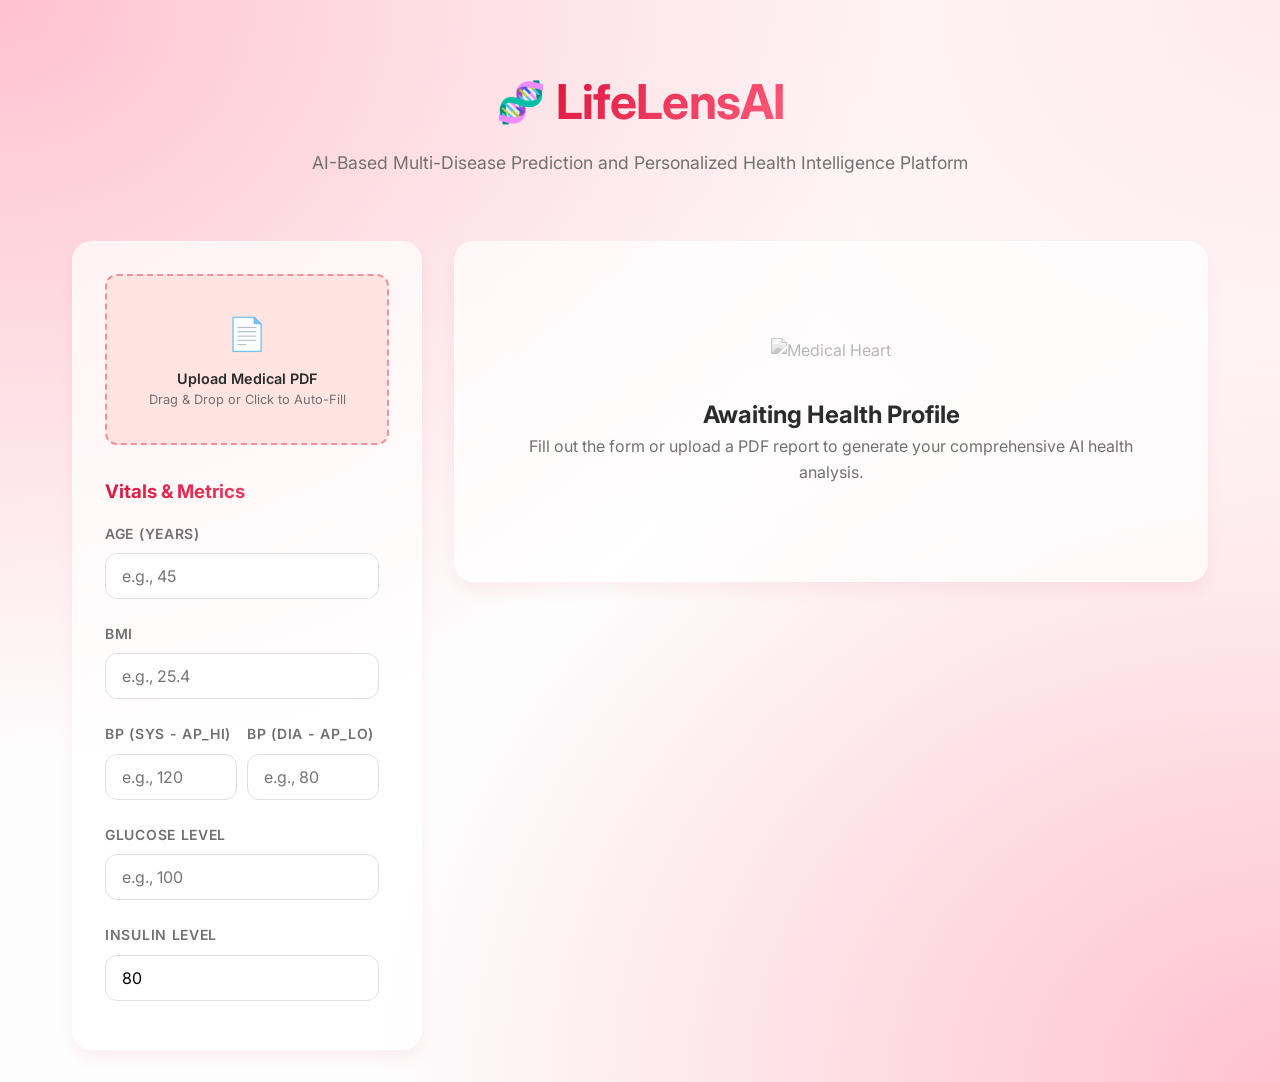
==== frontend/index.html @ d4c13d3a "Initial project commit" ====
<!DOCTYPE html>
<html lang="en">
<head>
  <meta charset="UTF-8">
  <meta name="viewport" content="width=device-width, initial-scale=1.0">
  <title>LifeLensAI - Multi-Disease Prediction</title>
  <link href="https://fonts.googleapis.com/css2?family=Inter:wght@400;600;700&display=swap" rel="stylesheet">
  <link rel="stylesheet" href="css/index.css">
  <link rel="stylesheet" href="css/dashboard.css">
</head>
<body>

  <div class="container animate-fade-in">
    <header>
      <div class="logo-container">
        <span class="logo-icon">🧬</span>
        <h1 class="title-primary text-gradient">LifeLensAI</h1>
      </div>
      <p class="subtitle">AI-Based Multi-Disease Prediction and Personalized Health Intelligence Platform</p>
    </header>

    <main class="dashboard-grid">
      <!-- Input Sidebar -->
      <aside class="input-sidebar glass-card">
        
        <div class="upload-zone" id="drop-zone">
          <div class="upload-icon">📄</div>
          <div class="upload-text">Upload Medical PDF</div>
          <div class="upload-sub">Drag & Drop or Click to Auto-Fill</div>
          <input type="file" id="pdf-upload" accept="application/pdf" class="hidden">
        </div>

        <form id="health-form" class="form-section">
          <!-- Shared / Vital Metrics -->
          <h3 class="mb-4 text-gradient">Vitals & Metrics</h3>
          
          <div class="input-group">
            <label class="input-label">Age (Years)</label>
            <input type="number" id="age" required class="input-field" placeholder="e.g., 45">
          </div>
          
          <div class="input-group">
            <label class="input-label">BMI</label>
            <input type="number" step="0.1" id="bmi" required class="input-field" placeholder="e.g., 25.4">
          </div>

          <div class="input-group flex justify-between" style="gap: 10px;">
            <div style="flex:1;">
              <label class="input-label">BP (Sys - ap_hi)</label>
              <input type="number" id="ap_hi" required class="input-field" placeholder="e.g., 120">
            </div>
            <div style="flex:1;">
              <label class="input-label">BP (Dia - ap_lo)</label>
              <input type="number" id="ap_lo" required class="input-field" placeholder="e.g., 80">
            </div>
          </div>

          <div class="input-group">
            <label class="input-label">Glucose Level</label>
            <input type="number" step="0.1" id="glucose" required class="input-field" placeholder="e.g., 100">
          </div>

          <div class="input-group">
            <label class="input-label">Insulin Level</label>
            <input type="number" step="0.1" id="insulin" required class="input-field" placeholder="e.g., 80" value="80">
          </div>

          <div class="input-group">
            <label class="input-label">Cholesterol</label>
            <input type="number" id="cholesterol" required class="input-field" placeholder="1: Normal, 2: Above Normal, 3: Well Above" value="1">
          </div>
          
          <div class="input-group">
            <label class="input-label">Resting Heart Rate (Thalach)</label>
            <input type="number" id="thalach" required class="input-field" placeholder="e.g., 150" value="150">
          </div>
          
          <!-- Remaining specifically forced to default to avoid overwhelming user input if not present -->
          <input type="hidden" id="cp" value="1">
          <input type="hidden" id="oldpeak" value="1.0">
          <input type="hidden" id="exang" value="0">

          <button type="submit" class="btn btn-primary" style="width: 100%;">
            Analyze Health Profile
          </button>
        </form>

        <div id="sidebar-loader" class="loader-overlay hidden">
          <div class="spinner"></div>
          <p class="mt-4" style="color:var(--primary-crimson); font-weight:600;">Processing Data...</p>
        </div>

      </aside>

      <!-- Results Area -->
      <section class="results-area glass-card" id="results-container">
        
        <div class="placeholder-state" id="empty-state">
          <img src="https://cdn-icons-png.flaticon.com/512/2815/2815428.png" alt="Medical Heart" class="placeholder-img">
          <h2>Awaiting Health Profile</h2>
          <p>Fill out the form or upload a PDF report to generate your comprehensive AI health analysis.</p>
        </div>

        <div id="full-dashboard" class="hidden">
          
          <!-- Combined Alerts -->
          <div id="combined-alerts-container" class="mb-8"></div>

          <!-- Predictions Overview -->
          <h3 class="mb-4 text-gradient">AI Prediction Summary</h3>
          <div class="summary-cards-container mb-8" id="predictions-grid">
            <!-- Rendered via JS -->
          </div>

          <!-- Value Analysis -->
          <h3 class="mb-4 text-gradient">Metrics Analysis</h3>
          <div class="value-grid mb-8" id="value-grid">
            <!-- Rendered via JS -->
          </div>

          <!-- Insights -->
          <h3 class="mb-4 text-gradient">Contextual Insights</h3>
          <div class="glass-card mb-8" style="background: rgba(255,228,225,0.3)">
            <ul class="rec-list" id="insights-list">
              <!-- JS -->
            </ul>
          </div>

          <!-- Recommendations -->
          <h3 class="mb-4 text-gradient">Personalized Recommendations</h3>
          <div class="rec-grid" id="recommendations-grid">
            
            <div class="rec-section glass-card" style="padding:1.5rem">
              <h4 class="rec-title">🥗 Diet Plan</h4>
              <ul class="rec-list" id="rec-diet"></ul>
            </div>

            <div class="rec-section glass-card" style="padding:1.5rem">
              <h4 class="rec-title">🏃 Exercise Plan</h4>
              <ul class="rec-list" id="rec-exercise"></ul>
            </div>

            <div class="rec-section glass-card" style="padding:1.5rem">
              <h4 class="rec-title">💊 Medicine Guidance</h4>
              <ul class="rec-list" id="rec-med"></ul>
            </div>

            <div class="rec-section glass-card" style="padding:1.5rem">
              <h4 class="rec-title">🛡️ Preventive Measures</h4>
              <ul class="rec-list" id="rec-prev"></ul>
            </div>

            <div class="rec-section glass-card" style="padding:1.5rem; grid-column: span 2;">
              <h4 class="rec-title">☀️ Vitamins & Supplements</h4>
              <ul class="rec-list" id="rec-vitamins"></ul>
            </div>

          </div>

        </div>

      </section>

    </main>
  </div>

  <script src="js/api.js"></script>
  <script src="js/dashboard.js"></script>
  <script src="js/app.js"></script>
</body>
</html>
---- frontend/css/index.css ----
:root {
  --primary-crimson: #DC143C;
  --primary-pink: #FFC0CB;
  --secondary-pink: #FFE4E1;
  --surface-white: #FFFFFF;
  --text-dark: #2B2B2B;
  --text-light: #717171;
  --bg-color: #FDFDFD;
  --success: #2E7D32;
  --warning: #F57C00;
  --error: #C62828;
  
  --shadow-sm: 0 4px 6px rgba(0,0,0,0.04);
  --shadow-md: 0 10px 15px rgba(220, 20, 60, 0.05);
  --shadow-lg: 0 20px 25px rgba(220, 20, 60, 0.1);
  --radius-md: 12px;
  --radius-lg: 20px;
  
  --glass-bg: rgba(255, 255, 255, 0.7);
  --glass-border: 1px solid rgba(255, 255, 255, 0.5);
  --transition-smooth: all 0.3s cubic-bezier(0.4, 0, 0.2, 1);
}

* {
  margin: 0;
  padding: 0;
  box-sizing: border-box;
}

body {
  font-family: 'Inter', 'Segoe UI', Roboto, Helvetica, Arial, sans-serif;
  background-color: var(--bg-color);
  background-image: 
    radial-gradient(at 0% 0%, hsla(350,100%,88%,1) 0, transparent 50%), 
    radial-gradient(at 100% 0%, hsla(350,100%,96%,1) 0, transparent 50%),
    radial-gradient(at 100% 100%, hsla(350,100%,88%,1) 0, transparent 50%);
  color: var(--text-dark);
  line-height: 1.6;
  min-height: 100vh;
  overflow-x: hidden;
}

h1, h2, h3, h4, h5, h6 {
  font-weight: 700;
  color: var(--text-dark);
}

.text-gradient {
  background: linear-gradient(135deg, var(--primary-crimson), #ff5e7e);
  -webkit-background-clip: text;
  -webkit-text-fill-color: transparent;
}

/* Glassmorphism Classes */
.glass-card {
  background: var(--glass-bg);
  backdrop-filter: blur(12px);
  -webkit-backdrop-filter: blur(12px);
  border: var(--glass-border);
  border-radius: var(--radius-lg);
  box-shadow: var(--shadow-md);
  padding: 2rem;
  transition: var(--transition-smooth);
}

.glass-card:hover {
  box-shadow: var(--shadow-lg);
  transform: translateY(-2px);
}

/* Form Elements */
.input-group {
  margin-bottom: 1.5rem;
}

.input-label {
  display: block;
  font-size: 0.875rem;
  font-weight: 600;
  margin-bottom: 0.5rem;
  color: var(--text-light);
  text-transform: uppercase;
  letter-spacing: 0.05em;
}

.input-field {
  width: 100%;
  padding: 0.75rem 1rem;
  border: 1px solid #E0E0E0;
  border-radius: var(--radius-md);
  font-size: 1rem;
  background: rgba(255,255,255,0.9);
  transition: var(--transition-smooth);
  font-family: inherit;
}

.input-field:focus {
  outline: none;
  border-color: var(--primary-pink);
  box-shadow: 0 0 0 4px rgba(255, 192, 203, 0.3);
}

.btn {
  display: inline-flex;
  align-items: center;
  justify-content: center;
  padding: 0.75rem 1.5rem;
  border-radius: var(--radius-md);
  font-weight: 600;
  font-size: 1rem;
  cursor: pointer;
  transition: var(--transition-smooth);
  border: none;
  font-family: inherit;
}

.btn-primary {
  background: linear-gradient(135deg, var(--primary-crimson), #E63946);
  color: white;
  box-shadow: 0 4px 10px rgba(220, 20, 60, 0.3);
}

.btn-primary:hover {
  transform: translateY(-2px);
  box-shadow: 0 6px 15px rgba(220, 20, 60, 0.4);
}

.btn-outline {
  background: transparent;
  color: var(--primary-crimson);
  border: 2px solid var(--primary-crimson);
}

.btn-outline:hover {
  background: var(--secondary-pink);
}

/* Animations */
@keyframes fadeIn {
  from { opacity: 0; transform: translateY(10px); }
  to { opacity: 1; transform: translateY(0); }
}

.animate-fade-in {
  animation: fadeIn 0.5s ease-out forwards;
}

/* Utilities */
.hidden { display: none !important; }
.flex { display: flex; }
.items-center { align-items: center; }
.justify-between { justify-content: space-between; }
.text-center { text-align: center; }
.mt-2 { margin-top: 0.5rem; }
.mt-4 { margin-top: 1rem; }
.mb-2 { margin-bottom: 0.5rem; }
.mb-4 { margin-bottom: 1rem; }
.mb-8 { margin-bottom: 2rem; }
---- frontend/css/dashboard.css ----
/* Layout */
.container {
  max-width: 1200px;
  margin: 0 auto;
  padding: 2rem;
}

header {
  text-align: center;
  padding: 2rem 0;
  margin-bottom: 2rem;
}

.logo-container {
  display: inline-flex;
  align-items: center;
  gap: 10px;
}

.logo-icon {
  font-size: 2.5rem;
  color: var(--primary-crimson);
}

.title-primary {
  font-size: 3rem;
  letter-spacing: -0.02em;
}

.subtitle {
  font-size: 1.1rem;
  color: var(--text-light);
  margin-top: 0.5rem;
}

/* Base Grid */
.dashboard-grid {
  display: grid;
  grid-template-columns: 350px 1fr;
  gap: 2rem;
  align-items: start;
}

/* Sidebar / Input Form */
.input-sidebar {
  position: sticky;
  top: 2rem;
}

.upload-zone {
  border: 2px dashed rgba(220, 20, 60, 0.4);
  border-radius: var(--radius-md);
  padding: 2rem 1rem;
  text-align: center;
  cursor: pointer;
  transition: var(--transition-smooth);
  background: var(--secondary-pink);
  margin-bottom: 2rem;
}

.upload-zone:hover, .upload-zone.dragover {
  background: rgba(220, 20, 60, 0.05);
  border-color: var(--primary-crimson);
  transform: scale(1.02);
}

.upload-icon {
  font-size: 2rem;
  color: var(--primary-crimson);
  margin-bottom: 0.5rem;
}

.upload-text {
  font-weight: 600;
  font-size: 0.9rem;
  color: var(--text-dark);
}

.upload-sub {
  font-size: 0.8rem;
  color: var(--text-light);
}

.form-section {
  max-height: 60vh;
  overflow-y: auto;
  padding-right: 10px;
}

/* Scrollbar customization */
.form-section::-webkit-scrollbar {
  width: 6px;
}
.form-section::-webkit-scrollbar-track {
  background: transparent;
}
.form-section::-webkit-scrollbar-thumb {
  background: var(--primary-pink);
  border-radius: 10px;
}

/* Results Content */
.results-area {
  display: flex;
  flex-direction: column;
  gap: 2rem;
}

.placeholder-state {
  text-align: center;
  padding: 4rem 2rem;
  color: var(--text-light);
}

.placeholder-img {
  width: 250px;
  opacity: 0.5;
  margin-bottom: 2rem;
  filter: grayscale(100%);
}

/* Summary Cards */
.summary-cards-container {
  display: grid;
  grid-template-columns: repeat(auto-fit, minmax(200px, 1fr));
  gap: 1.5rem;
}

.prediction-card {
  text-align: center;
  border-top: 4px solid var(--primary-crimson);
  display: flex;
  flex-direction: column;
  justify-content: center;
  align-items: center;
  padding: 1.5rem !important;
}

.prediction-card.safe {
  border-top-color: var(--success);
}
.prediction-card.warning {
  border-top-color: var(--warning);
}
.prediction-card.danger {
  border-top-color: var(--error);
  animation: pulse-border 2s infinite;
}

.disease-title {
  font-size: 1.1rem;
  font-weight: 600;
  color: var(--text-dark);
  margin-bottom: 1rem;
}

.prob-circle {
  width: 80px;
  height: 80px;
  border-radius: 50%;
  display: flex;
  align-items: center;
  justify-content: center;
  font-size: 1.5rem;
  font-weight: 700;
  color: white;
  margin-bottom: 1rem;
  box-shadow: inset 0 2px 4px rgba(0,0,0,0.2);
}

.safe .prob-circle { background: var(--success); }
.warning .prob-circle { background: var(--warning); }
.danger .prob-circle { background: var(--error); }

.risk-level {
  font-size: 0.9rem;
  font-weight: 600;
  text-transform: uppercase;
  letter-spacing: 1px;
}
.safe .risk-level { color: var(--success); }
.warning .risk-level { color: var(--warning); }
.danger .risk-level { color: var(--error); }

/* Value Analysis */
.value-grid {
  display: grid;
  grid-template-columns: repeat(auto-fill, minmax(150px, 1fr));
  gap: 1rem;
}

.value-box {
  background: var(--surface-white);
  padding: 1rem;
  border-radius: var(--radius-md);
  border: 1px solid #E0E0E0;
  display: flex;
  flex-direction: column;
  align-items: center;
  justify-content: center;
  text-align: center;
}

.value-box.alert {
  border-color: var(--primary-pink);
  background: var(--secondary-pink);
}

.v-name {
  font-size: 0.8rem;
  color: var(--text-light);
  text-transform: uppercase;
}

.v-val {
  font-size: 1.5rem;
  font-weight: 700;
  margin: 0.2rem 0;
}

.v-stat {
  font-size: 0.85rem;
  font-weight: 600;
}
.v-stat.warn { color: var(--error); }
.v-stat.ok { color: var(--success); }

/* Recommendations */
.rec-grid {
  display: grid;
  grid-template-columns: 1fr 1fr;
  gap: 1.5rem;
}

.rec-section {
  display: flex;
  flex-direction: column;
  gap: 0.5rem;
}

.rec-title {
  font-size: 1.2rem;
  display: flex;
  align-items: center;
  gap: 8px;
  color: var(--primary-crimson);
  border-bottom: 2px solid var(--secondary-pink);
  padding-bottom: 0.5rem;
}

.rec-list {
  list-style: none;
}
.rec-list li {
  position: relative;
  padding-left: 1.5rem;
  margin-bottom: 0.5rem;
  font-size: 0.95rem;
}
.rec-list li::before {
  content: '▸';
  position: absolute;
  left: 0;
  color: var(--primary-pink);
  font-weight: bold;
}

/* Combined Warning */
.combined-alert {
  background: linear-gradient(135deg, #c0392b, #e74c3c);
  color: white;
  padding: 1.5rem;
  border-radius: var(--radius-md);
  display: flex;
  align-items: center;
  gap: 1rem;
  box-shadow: 0 4px 15px rgba(231, 76, 60, 0.4);
}

.combined-icon {
  font-size: 2.5rem;
}

/* Animations */
@keyframes pulse-border {
  0% { box-shadow: 0 0 0 0 rgba(198, 40, 40, 0.4); }
  70% { box-shadow: 0 0 0 10px rgba(198, 40, 40, 0); }
  100% { box-shadow: 0 0 0 0 rgba(198, 40, 40, 0); }
}

/* Loader */
.loader-overlay {
  position: absolute;
  top: 0; left: 0; right: 0; bottom: 0;
  background: rgba(255,255,255,0.8);
  backdrop-filter: blur(4px);
  z-index: 100;
  display: flex;
  flex-direction: column;
  align-items: center;
  justify-content: center;
  border-radius: inherit;
}

.spinner {
  width: 50px;
  height: 50px;
  border: 4px solid var(--secondary-pink);
  border-top-color: var(--primary-crimson);
  border-radius: 50%;
  animation: spin 1s linear infinite;
}

@keyframes spin { 100% { transform: rotate(360deg); } }

/* Responsive */
@media (max-width: 900px) {
  .dashboard-grid {
    grid-template-columns: 1fr;
  }
  .input-sidebar {
    position: static;
  }
  .rec-grid {
    grid-template-columns: 1fr;
  }
}
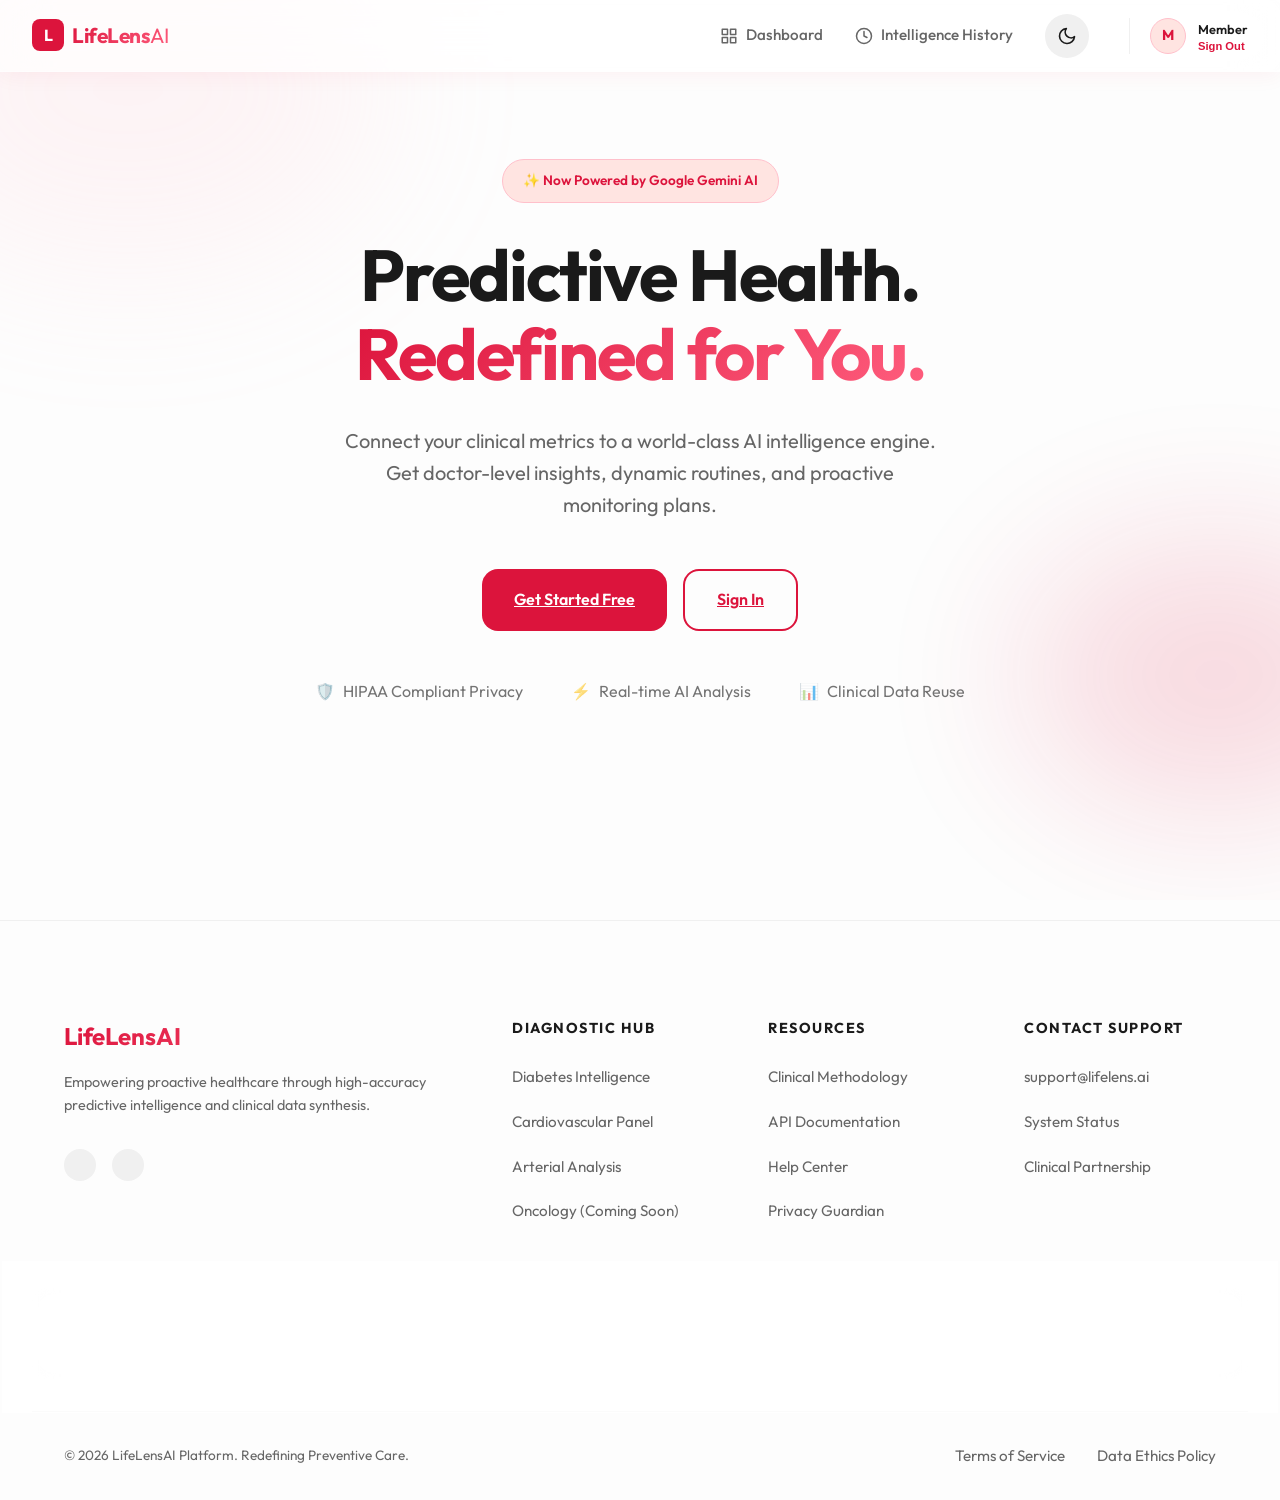
==== commit 3cf62d53: "Added README and gitignore + cleaned project" ====
--- a/frontend/index.html
+++ b/frontend/index.html
@@ -3,169 +3,39 @@
 <head>
   <meta charset="UTF-8">
   <meta name="viewport" content="width=device-width, initial-scale=1.0">
-  <title>LifeLensAI - Multi-Disease Prediction</title>
-  <link href="https://fonts.googleapis.com/css2?family=Inter:wght@400;600;700&display=swap" rel="stylesheet">
+  <title>LifeLensAI - Healthcare Intelligence Platform</title>
   <link rel="stylesheet" href="css/index.css">
-  <link rel="stylesheet" href="css/dashboard.css">
+  <style>
+    .hero-section { min-height: 80vh; display: flex; flex-direction: column; align-items: center; justify-content: center; text-align: center; }
+    .hero-title { font-size: 4.5rem; line-height: 1.1; margin-bottom: 2rem; letter-spacing: -2px; }
+    .hero-subtitle { max-width: 600px; margin-bottom: 3rem; font-size: 1.25rem; }
+  </style>
 </head>
 <body>
 
-  <div class="container animate-fade-in">
-    <header>
-      <div class="logo-container">
-        <span class="logo-icon">🧬</span>
-        <h1 class="title-primary text-gradient">LifeLensAI</h1>
+  <header class="main-header"></header>
+
+  <main class="container">
+    <div class="hero-section animate-slide-up">
+      <div style="padding: 10px 20px; background: var(--secondary-pink); border-radius: 100px; color: var(--primary-crimson); font-weight: 600; font-size: 0.85rem; margin-bottom: 2rem; border: 1px solid var(--primary-pink);">
+        ✨ Now Powered by Google Gemini AI
       </div>
-      <p class="subtitle">AI-Based Multi-Disease Prediction and Personalized Health Intelligence Platform</p>
-    </header>
+      <h1 class="hero-title">Predictive Health.<br><span class="text-gradient">Redefined for You.</span></h1>
+      <p class="hero-subtitle subtitle">Connect your clinical metrics to a world-class AI intelligence engine. Get doctor-level insights, dynamic routines, and proactive monitoring plans.</p>
+      
+      <div class="flex gap-4">
+        <a href="register.html" class="btn btn-primary" style="padding: 1rem 2rem;">Get Started Free</a>
+        <a href="login.html" class="btn btn-outline" style="padding: 1rem 2rem;">Sign In</a>
+      </div>
 
-    <main class="dashboard-grid">
-      <!-- Input Sidebar -->
-      <aside class="input-sidebar glass-card">
-        
-        <div class="upload-zone" id="drop-zone">
-          <div class="upload-icon">📄</div>
-          <div class="upload-text">Upload Medical PDF</div>
-          <div class="upload-sub">Drag & Drop or Click to Auto-Fill</div>
-          <input type="file" id="pdf-upload" accept="application/pdf" class="hidden">
-        </div>
+      <div class="flex gap-12 mt-12" style="opacity: 0.6;">
+        <div class="flex items-center gap-2"><span>🛡️</span> HIPAA Compliant Privacy</div>
+        <div class="flex items-center gap-2"><span>⚡</span> Real-time AI Analysis</div>
+        <div class="flex items-center gap-2"><span>📊</span> Clinical Data Reuse</div>
+      </div>
+    </div>
+  </main>
 
-        <form id="health-form" class="form-section">
-          <!-- Shared / Vital Metrics -->
-          <h3 class="mb-4 text-gradient">Vitals & Metrics</h3>
-          
-          <div class="input-group">
-            <label class="input-label">Age (Years)</label>
-            <input type="number" id="age" required class="input-field" placeholder="e.g., 45">
-          </div>
-          
-          <div class="input-group">
-            <label class="input-label">BMI</label>
-            <input type="number" step="0.1" id="bmi" required class="input-field" placeholder="e.g., 25.4">
-          </div>
-
-          <div class="input-group flex justify-between" style="gap: 10px;">
-            <div style="flex:1;">
-              <label class="input-label">BP (Sys - ap_hi)</label>
-              <input type="number" id="ap_hi" required class="input-field" placeholder="e.g., 120">
-            </div>
-            <div style="flex:1;">
-              <label class="input-label">BP (Dia - ap_lo)</label>
-              <input type="number" id="ap_lo" required class="input-field" placeholder="e.g., 80">
-            </div>
-          </div>
-
-          <div class="input-group">
-            <label class="input-label">Glucose Level</label>
-            <input type="number" step="0.1" id="glucose" required class="input-field" placeholder="e.g., 100">
-          </div>
-
-          <div class="input-group">
-            <label class="input-label">Insulin Level</label>
-            <input type="number" step="0.1" id="insulin" required class="input-field" placeholder="e.g., 80" value="80">
-          </div>
-
-          <div class="input-group">
-            <label class="input-label">Cholesterol</label>
-            <input type="number" id="cholesterol" required class="input-field" placeholder="1: Normal, 2: Above Normal, 3: Well Above" value="1">
-          </div>
-          
-          <div class="input-group">
-            <label class="input-label">Resting Heart Rate (Thalach)</label>
-            <input type="number" id="thalach" required class="input-field" placeholder="e.g., 150" value="150">
-          </div>
-          
-          <!-- Remaining specifically forced to default to avoid overwhelming user input if not present -->
-          <input type="hidden" id="cp" value="1">
-          <input type="hidden" id="oldpeak" value="1.0">
-          <input type="hidden" id="exang" value="0">
-
-          <button type="submit" class="btn btn-primary" style="width: 100%;">
-            Analyze Health Profile
-          </button>
-        </form>
-
-        <div id="sidebar-loader" class="loader-overlay hidden">
-          <div class="spinner"></div>
-          <p class="mt-4" style="color:var(--primary-crimson); font-weight:600;">Processing Data...</p>
-        </div>
-
-      </aside>
-
-      <!-- Results Area -->
-      <section class="results-area glass-card" id="results-container">
-        
-        <div class="placeholder-state" id="empty-state">
-          <img src="https://cdn-icons-png.flaticon.com/512/2815/2815428.png" alt="Medical Heart" class="placeholder-img">
-          <h2>Awaiting Health Profile</h2>
-          <p>Fill out the form or upload a PDF report to generate your comprehensive AI health analysis.</p>
-        </div>
-
-        <div id="full-dashboard" class="hidden">
-          
-          <!-- Combined Alerts -->
-          <div id="combined-alerts-container" class="mb-8"></div>
-
-          <!-- Predictions Overview -->
-          <h3 class="mb-4 text-gradient">AI Prediction Summary</h3>
-          <div class="summary-cards-container mb-8" id="predictions-grid">
-            <!-- Rendered via JS -->
-          </div>
-
-          <!-- Value Analysis -->
-          <h3 class="mb-4 text-gradient">Metrics Analysis</h3>
-          <div class="value-grid mb-8" id="value-grid">
-            <!-- Rendered via JS -->
-          </div>
-
-          <!-- Insights -->
-          <h3 class="mb-4 text-gradient">Contextual Insights</h3>
-          <div class="glass-card mb-8" style="background: rgba(255,228,225,0.3)">
-            <ul class="rec-list" id="insights-list">
-              <!-- JS -->
-            </ul>
-          </div>
-
-          <!-- Recommendations -->
-          <h3 class="mb-4 text-gradient">Personalized Recommendations</h3>
-          <div class="rec-grid" id="recommendations-grid">
-            
-            <div class="rec-section glass-card" style="padding:1.5rem">
-              <h4 class="rec-title">🥗 Diet Plan</h4>
-              <ul class="rec-list" id="rec-diet"></ul>
-            </div>
-
-            <div class="rec-section glass-card" style="padding:1.5rem">
-              <h4 class="rec-title">🏃 Exercise Plan</h4>
-              <ul class="rec-list" id="rec-exercise"></ul>
-            </div>
-
-            <div class="rec-section glass-card" style="padding:1.5rem">
-              <h4 class="rec-title">💊 Medicine Guidance</h4>
-              <ul class="rec-list" id="rec-med"></ul>
-            </div>
-
-            <div class="rec-section glass-card" style="padding:1.5rem">
-              <h4 class="rec-title">🛡️ Preventive Measures</h4>
-              <ul class="rec-list" id="rec-prev"></ul>
-            </div>
-
-            <div class="rec-section glass-card" style="padding:1.5rem; grid-column: span 2;">
-              <h4 class="rec-title">☀️ Vitamins & Supplements</h4>
-              <ul class="rec-list" id="rec-vitamins"></ul>
-            </div>
-
-          </div>
-
-        </div>
-
-      </section>
-
-    </main>
-  </div>
-
-  <script src="js/api.js"></script>
-  <script src="js/dashboard.js"></script>
-  <script src="js/app.js"></script>
+  <script src="js/components.js"></script>
 </body>
 </html>
--- a/frontend/css/index.css
+++ b/frontend/css/index.css
@@ -1,24 +1,41 @@
+@import url('https://fonts.googleapis.com/css2?family=Outfit:wght@300;400;500;600;700&display=swap');
+
 :root {
+  /* Core Palette */
   --primary-crimson: #DC143C;
   --primary-pink: #FFC0CB;
   --secondary-pink: #FFE4E1;
-  --surface-white: #FFFFFF;
-  --text-dark: #2B2B2B;
-  --text-light: #717171;
+  
+  /* Theme Variables - Light (Default) */
   --bg-color: #FDFDFD;
-  --success: #2E7D32;
-  --warning: #F57C00;
-  --error: #C62828;
+  --surface: #FFFFFF;
+  --text-main: #1A1A1A;
+  --text-muted: #666666;
+  --glass-bg: rgba(255, 255, 255, 0.7);
+  --glass-border: rgba(255, 255, 255, 0.4);
+  --card-shadow: 0 10px 30px rgba(0, 0, 0, 0.04);
+  --border-subtle: #F0F0F0;
   
-  --shadow-sm: 0 4px 6px rgba(0,0,0,0.04);
-  --shadow-md: 0 10px 15px rgba(220, 20, 60, 0.05);
-  --shadow-lg: 0 20px 25px rgba(220, 20, 60, 0.1);
-  --radius-md: 12px;
-  --radius-lg: 20px;
+  /* Status Colors */
+  --safe: #10B981;
+  --warning: #F59E0B;
+  --danger: #EF4444;
   
-  --glass-bg: rgba(255, 255, 255, 0.7);
-  --glass-border: 1px solid rgba(255, 255, 255, 0.5);
-  --transition-smooth: all 0.3s cubic-bezier(0.4, 0, 0.2, 1);
+  /* Shared Tokens */
+  --radius-lg: 24px;
+  --radius-md: 16px;
+  --transition: all 0.4s cubic-bezier(0.4, 0, 0.2, 1);
+}
+
+[data-theme="dark"] {
+  --bg-color: #0A0A0C;
+  --surface: #141417;
+  --text-main: #F5F5F7;
+  --text-muted: #A1A1AA;
+  --glass-bg: rgba(20, 20, 23, 0.8);
+  --glass-border: rgba(255, 255, 255, 0.08);
+  --card-shadow: 0 20px 40px rgba(0, 0, 0, 0.4);
+  --border-subtle: #27272A;
 }
 
 * {
@@ -28,131 +45,382 @@
 }
 
 body {
-  font-family: 'Inter', 'Segoe UI', Roboto, Helvetica, Arial, sans-serif;
+  font-family: 'Outfit', sans-serif;
   background-color: var(--bg-color);
-  background-image: 
-    radial-gradient(at 0% 0%, hsla(350,100%,88%,1) 0, transparent 50%), 
-    radial-gradient(at 100% 0%, hsla(350,100%,96%,1) 0, transparent 50%),
-    radial-gradient(at 100% 100%, hsla(350,100%,88%,1) 0, transparent 50%);
-  color: var(--text-dark);
+  color: var(--text-main);
   line-height: 1.6;
   min-height: 100vh;
+  transition: background-color 0.5s ease;
   overflow-x: hidden;
 }
 
-h1, h2, h3, h4, h5, h6 {
+/* Premium Gradient Backgrounds */
+.bg-blobs {
+  position: fixed;
+  top: 0;
+  left: 0;
+  width: 100%;
+  height: 100%;
+  z-index: -1;
+  overflow: hidden;
+}
+
+.blob {
+  position: absolute;
+  filter: blur(80px);
+  border-radius: 50%;
+  opacity: 0.15;
+}
+
+.blob-1 { width: 40%; height: 40%; background: var(--primary-pink); top: -10%; left: -10%; }
+.blob-2 { width: 30%; height: 30%; background: var(--primary-crimson); bottom: 10%; right: -10%; }
+
+/* Layout Structure */
+.container {
+  max-width: 1280px;
+  margin: 0 auto;
+  padding: 0 2rem;
+}
+
+/* Flagship Medical Minimalism Header */
+.main-header {
+  height: 72px;
+  display: flex;
+  align-items: center;
+  justify-content: center;
+  background: var(--glass-bg);
+  backdrop-filter: blur(24px);
+  -webkit-backdrop-filter: blur(24px);
+  color: var(--text-main);
+  position: sticky;
+  top: 0;
+  z-index: 1000;
+  box-shadow: 0 4px 20px rgba(220, 20, 60, 0.05);
+  border-bottom: 1px solid var(--glass-border);
+  transition: var(--transition);
+}
+
+.header-inner {
+  width: 100%;
+  max-width: 1440px;
+  display: flex;
+  justify-content: space-between;
+  align-items: center;
+  padding: 0 2rem;
+}
+
+.nav-links {
+  display: flex;
+  gap: 2rem;
+  align-items: center;
+}
+
+.nav-link {
+  text-decoration: none;
+  color: var(--text-muted);
+  font-weight: 500;
+  font-size: 0.95rem;
+  transition: var(--transition);
+  position: relative;
+  display: flex;
+  align-items: center;
+  gap: 8px;
+}
+
+.nav-link::after {
+  content: '';
+  position: absolute;
+  bottom: -6px;
+  left: 0;
+  width: 0;
+  height: 2px;
+  background: var(--primary-crimson);
+  transition: var(--transition);
+}
+
+.nav-link:hover {
+  color: var(--primary-crimson);
+}
+
+.nav-link:hover::after, .nav-link.active::after {
+  width: 100%;
+}
+
+.nav-link.active {
+  color: var(--primary-crimson);
+  font-weight: 600;
+}
+
+.user-identity {
+  display: flex;
+  align-items: center;
+  gap: 12px;
+  padding-left: 20px;
+  border-left: 1px solid var(--border-subtle);
+  margin-left: 8px;
+}
+
+.user-avatar {
+  width: 36px;
+  height: 36px;
+  background: var(--secondary-pink);
+  border-radius: 50%;
+  display: flex;
+  align-items: center;
+  justify-content: center;
+  color: var(--primary-crimson);
   font-weight: 700;
-  color: var(--text-dark);
-}
-
-.text-gradient {
-  background: linear-gradient(135deg, var(--primary-crimson), #ff5e7e);
-  -webkit-background-clip: text;
-  -webkit-text-fill-color: transparent;
-}
-
-/* Glassmorphism Classes */
+  font-size: 0.9rem;
+  border: 1px solid var(--primary-pink);
+}
+
+
+/* Glassmorphism Cards */
 .glass-card {
   background: var(--glass-bg);
   backdrop-filter: blur(12px);
   -webkit-backdrop-filter: blur(12px);
-  border: var(--glass-border);
+  border: 1px solid var(--glass-border);
   border-radius: var(--radius-lg);
-  box-shadow: var(--shadow-md);
-  padding: 2rem;
-  transition: var(--transition-smooth);
+  box-shadow: var(--card-shadow);
+  transition: var(--transition);
 }
 
 .glass-card:hover {
-  box-shadow: var(--shadow-lg);
+  transform: translateY(-4px);
+  box-shadow: 0 20px 40px rgba(220, 20, 60, 0.08);
+}
+
+/* Typography & Text */
+.text-gradient {
+  background: linear-gradient(135deg, var(--primary-crimson), #FF5E7E);
+  -webkit-background-clip: text;
+  -webkit-text-fill-color: transparent;
+  font-weight: 700;
+}
+
+.subtitle {
+  color: var(--text-muted);
+  font-size: 1.1rem;
+}
+
+/* Buttons */
+.btn {
+  padding: 0.8rem 1.6rem;
+  border-radius: var(--radius-md);
+  font-weight: 600;
+  cursor: pointer;
+  transition: var(--transition);
+  border: none;
+  font-family: inherit;
+  display: inline-flex;
+  align-items: center;
+  gap: 8px;
+}
+
+.btn-primary {
+  background: var(--primary-crimson);
+  color: white;
+}
+
+.btn-primary:hover {
   transform: translateY(-2px);
-}
-
-/* Form Elements */
+  filter: brightness(1.1);
+}
+
+.btn-outline {
+  background: transparent;
+  border: 2px solid var(--primary-crimson);
+  color: var(--primary-crimson);
+}
+
+.btn-outline:hover {
+  background: var(--primary-crimson);
+  color: white;
+}
+
+/* Theme Toggle Button */
+.theme-toggle {
+  background: var(--border-subtle);
+  width: 44px;
+  height: 44px;
+  border-radius: 50%;
+  border: none;
+  display: flex;
+  align-items: center;
+  justify-content: center;
+  cursor: pointer;
+  color: var(--text-main);
+  transition: var(--transition);
+}
+
+.theme-toggle:hover {
+  background: var(--primary-pink);
+  color: var(--primary-crimson);
+}
+
+/* Form Styles */
 .input-group {
   margin-bottom: 1.5rem;
 }
 
 .input-label {
   display: block;
-  font-size: 0.875rem;
+  font-size: 0.85rem;
   font-weight: 600;
-  margin-bottom: 0.5rem;
-  color: var(--text-light);
+  color: var(--text-muted);
+  margin-bottom: 0.6rem;
   text-transform: uppercase;
-  letter-spacing: 0.05em;
+  letter-spacing: 0.8px;
 }
 
 .input-field {
   width: 100%;
-  padding: 0.75rem 1rem;
-  border: 1px solid #E0E0E0;
+  padding: 1rem;
+  background: var(--bg-color);
+  border: 1px solid var(--border-subtle);
   border-radius: var(--radius-md);
+  color: var(--text-main);
+  font-family: inherit;
   font-size: 1rem;
-  background: rgba(255,255,255,0.9);
-  transition: var(--transition-smooth);
-  font-family: inherit;
+  transition: var(--transition);
+}
+
+.input-field::placeholder {
+  color: var(--text-muted);
+  opacity: 0.4;
 }
 
 .input-field:focus {
   outline: none;
-  border-color: var(--primary-pink);
-  box-shadow: 0 0 0 4px rgba(255, 192, 203, 0.3);
-}
-
-.btn {
-  display: inline-flex;
-  align-items: center;
-  justify-content: center;
-  padding: 0.75rem 1.5rem;
+  border-color: var(--primary-crimson);
+  box-shadow: 0 0 0 4px rgba(220, 20, 60, 0.1);
+}
+
+/* Flagship Medical Minimalism Footer */
+.main-footer {
+  margin-top: 8rem;
+  padding: 6rem 0 2rem 0;
+  background: transparent;
+  color: var(--text-muted);
+  position: relative;
+  overflow: hidden;
+  border-top: 1px solid var(--border-subtle);
+}
+
+.footer-grid {
+  display: grid;
+  grid-template-columns: 2fr 1fr 1fr 1fr;
+  gap: 4rem;
+  margin-bottom: 4rem;
+  max-width: 1440px;
+  margin-left: auto;
+  margin-right: auto;
+  padding: 0 2rem;
+}
+
+.footer-column h4 {
+  font-size: 0.9rem;
+  text-transform: uppercase;
+  letter-spacing: 1.5px;
+  margin-bottom: 1.5rem;
+  color: var(--text-main);
+}
+
+.footer-links {
+  list-style: none;
+  display: flex;
+  flex-direction: column;
+  gap: 1.2rem;
+}
+
+.footer-link {
+  text-decoration: none;
+  color: var(--text-muted);
+  font-size: 0.95rem;
+  transition: var(--transition);
+}
+
+.footer-link:hover {
+  color: var(--primary-crimson);
+}
+
+.footer-disclaimer {
+  font-size: 0.8rem;
+  line-height: 1.6;
+  color: var(--text-muted);
+  padding: 1.5rem;
+  background: var(--glass-bg);
+  backdrop-filter: blur(12px);
+  -webkit-backdrop-filter: blur(12px);
   border-radius: var(--radius-md);
-  font-weight: 600;
-  font-size: 1rem;
-  cursor: pointer;
-  transition: var(--transition-smooth);
-  border: none;
-  font-family: inherit;
-}
-
-.btn-primary {
-  background: linear-gradient(135deg, var(--primary-crimson), #E63946);
-  color: white;
-  box-shadow: 0 4px 10px rgba(220, 20, 60, 0.3);
-}
-
-.btn-primary:hover {
-  transform: translateY(-2px);
-  box-shadow: 0 6px 15px rgba(220, 20, 60, 0.4);
-}
-
-.btn-outline {
-  background: transparent;
-  color: var(--primary-crimson);
-  border: 2px solid var(--primary-crimson);
-}
-
-.btn-outline:hover {
-  background: var(--secondary-pink);
+  border: 1px solid var(--glass-border);
+  max-width: 1440px;
+  margin: 2rem auto;
+  box-shadow: 0 4px 20px rgba(0, 0, 0, 0.02);
+}
+
+.footer-bottom {
+  padding: 2rem 2rem 0;
+  border-top: 1px solid var(--border-subtle);
+  display: flex;
+  justify-content: space-between;
+  align-items: center;
+  font-size: 0.85rem;
+  color: var(--text-muted);
+  max-width: 1440px;
+  margin: 0 auto;
+}
+
+@media (max-width: 1024px) {
+  .footer-grid { grid-template-columns: 1fr 1fr; gap: 3rem; }
+}
+
+@media (max-width: 640px) {
+  .footer-grid { grid-template-columns: 1fr; }
+  .header-inner { padding: 0 1rem; }
+  .footer-bottom { flex-direction: column; gap: 1rem; text-align: center; }
+  .nav-links { display: none; }
 }
 
 /* Animations */
-@keyframes fadeIn {
-  from { opacity: 0; transform: translateY(10px); }
+@keyframes slideUp {
+  from { opacity: 0; transform: translateY(20px); }
   to { opacity: 1; transform: translateY(0); }
 }
 
-.animate-fade-in {
-  animation: fadeIn 0.5s ease-out forwards;
-}
-
-/* Utilities */
+.animate-slide-up {
+  animation: slideUp 0.6s cubic-bezier(0.2, 0.8, 0.2, 1) forwards;
+}
+
+/* Responsive */
+@media (max-width: 768px) {
+  .nav-links { display: none; }
+  .container { padding: 0 1.5rem; }
+}
+
 .hidden { display: none !important; }
+
+/* Utility Classes */
 .flex { display: flex; }
+.flex-col { flex-direction: column; }
 .items-center { align-items: center; }
 .justify-between { justify-content: space-between; }
-.text-center { text-align: center; }
+.justify-center { justify-content: center; }
+.gap-2 { gap: 0.5rem; }
+.gap-3 { gap: 0.75rem; }
+.gap-4 { gap: 1rem; }
+.gap-6 { gap: 1.5rem; }
+.gap-8 { gap: 2rem; }
+.gap-12 { gap: 3rem; }
+.w-full { width: 100%; }
 .mt-2 { margin-top: 0.5rem; }
 .mt-4 { margin-top: 1rem; }
+.mt-8 { margin-top: 2rem; }
+.mt-12 { margin-top: 3rem; }
 .mb-2 { margin-bottom: 0.5rem; }
 .mb-4 { margin-bottom: 1rem; }
+.mb-6 { margin-bottom: 1.5rem; }
 .mb-8 { margin-bottom: 2rem; }
+.p-4 { padding: 1rem; }
+.overflow-hidden { overflow: hidden; }
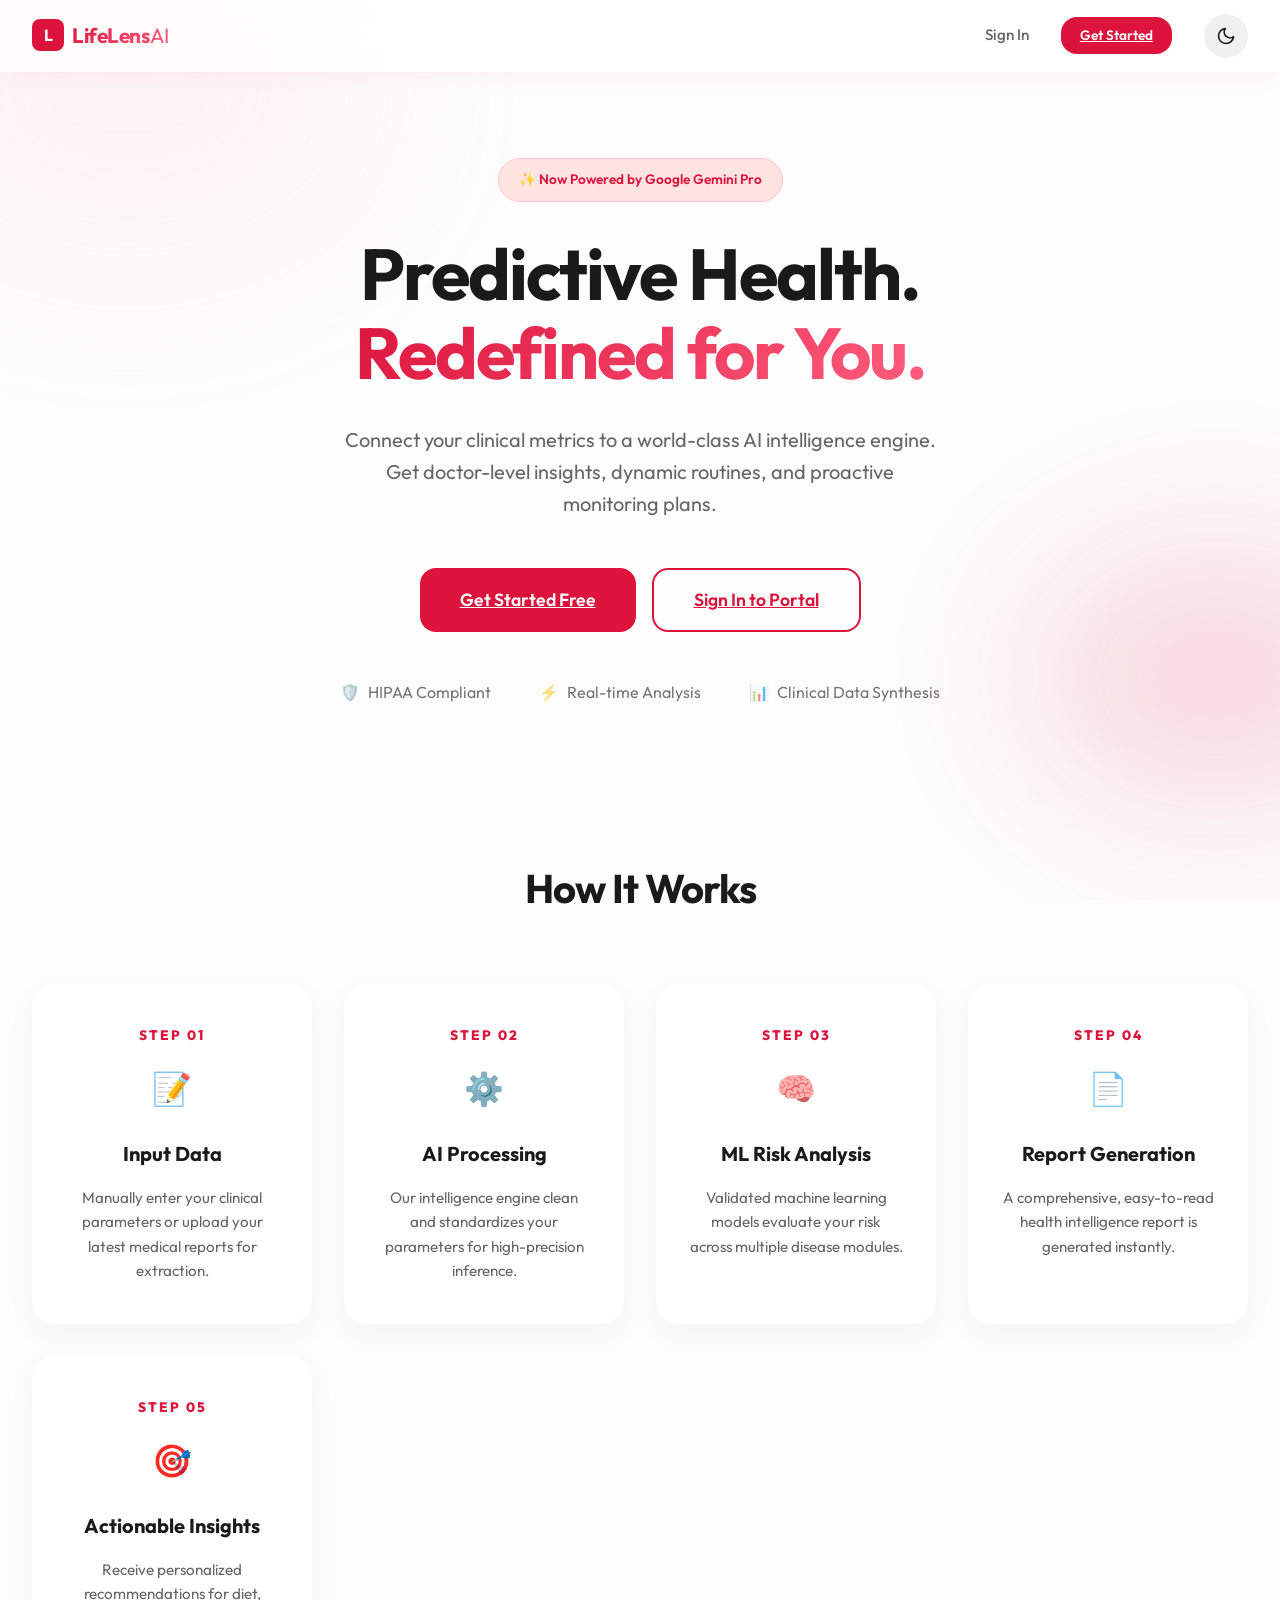
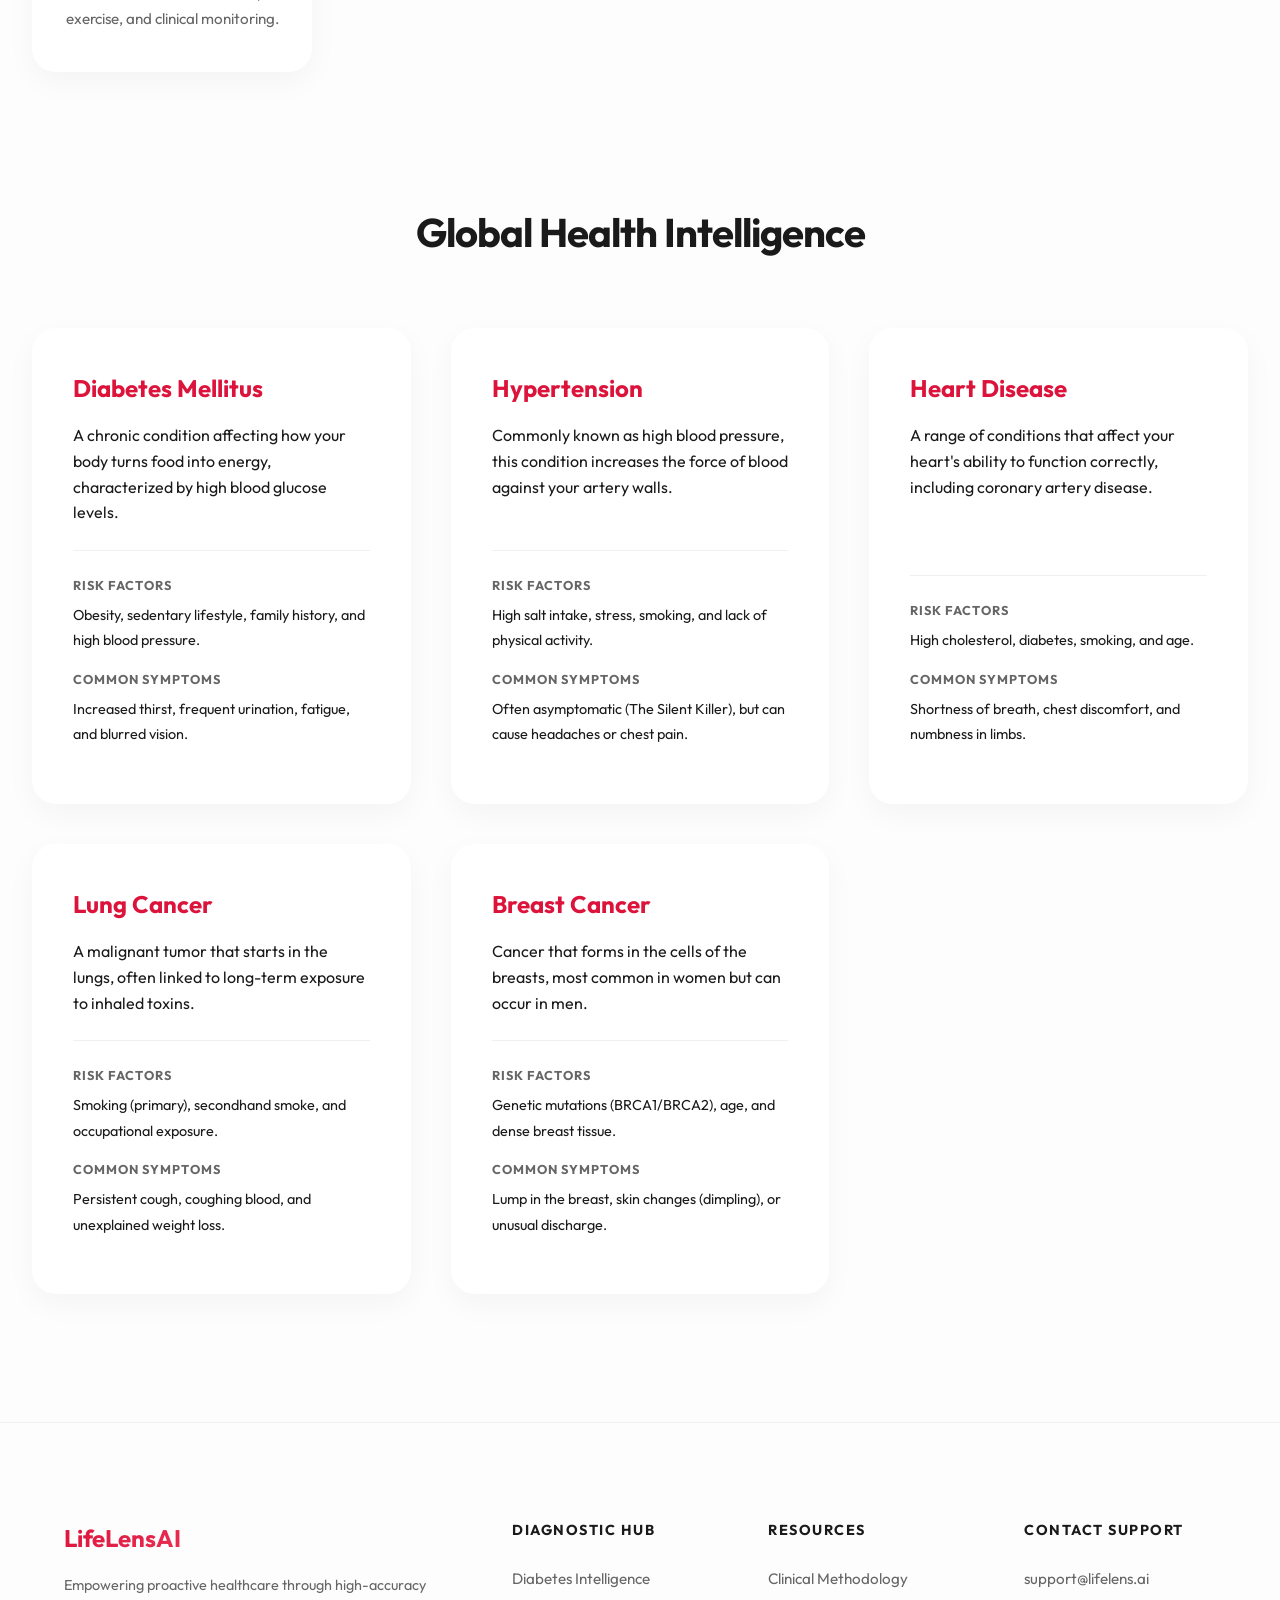
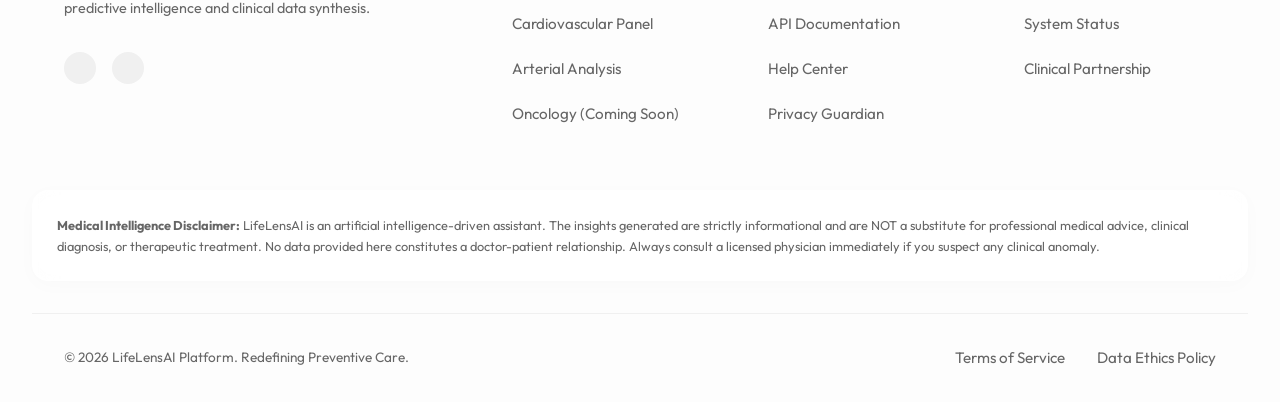
==== commit a49f8532: "Modified Dashboard not login" ====
--- a/frontend/index.html
+++ b/frontend/index.html
@@ -3,10 +3,10 @@
 <head>
   <meta charset="UTF-8">
   <meta name="viewport" content="width=device-width, initial-scale=1.0">
-  <title>LifeLensAI - Healthcare Intelligence Platform</title>
+  <title>LifeLensAI - Premium Healthcare Intelligence</title>
   <link rel="stylesheet" href="css/index.css">
   <style>
-    .hero-section { min-height: 80vh; display: flex; flex-direction: column; align-items: center; justify-content: center; text-align: center; }
+    .hero-section { min-height: 80vh; display: flex; flex-direction: column; align-items: center; justify-content: center; text-align: center; margin-bottom: 4rem; }
     .hero-title { font-size: 4.5rem; line-height: 1.1; margin-bottom: 2rem; letter-spacing: -2px; }
     .hero-subtitle { max-width: 600px; margin-bottom: 3rem; font-size: 1.25rem; }
   </style>
@@ -16,26 +16,151 @@
   <header class="main-header"></header>
 
   <main class="container">
+    <!-- Hero Section -->
     <div class="hero-section animate-slide-up">
       <div style="padding: 10px 20px; background: var(--secondary-pink); border-radius: 100px; color: var(--primary-crimson); font-weight: 600; font-size: 0.85rem; margin-bottom: 2rem; border: 1px solid var(--primary-pink);">
-        ✨ Now Powered by Google Gemini AI
+        ✨ Now Powered by Google Gemini Pro
       </div>
       <h1 class="hero-title">Predictive Health.<br><span class="text-gradient">Redefined for You.</span></h1>
       <p class="hero-subtitle subtitle">Connect your clinical metrics to a world-class AI intelligence engine. Get doctor-level insights, dynamic routines, and proactive monitoring plans.</p>
       
       <div class="flex gap-4">
-        <a href="register.html" class="btn btn-primary" style="padding: 1rem 2rem;">Get Started Free</a>
-        <a href="login.html" class="btn btn-outline" style="padding: 1rem 2rem;">Sign In</a>
+        <a href="register.html" class="btn btn-primary" style="padding: 1rem 2.5rem; font-size: 1.1rem;">Get Started Free</a>
+        <a href="login.html" class="btn btn-outline" style="padding: 1rem 2.5rem; font-size: 1.1rem;">Sign In to Portal</a>
       </div>
 
       <div class="flex gap-12 mt-12" style="opacity: 0.6;">
-        <div class="flex items-center gap-2"><span>🛡️</span> HIPAA Compliant Privacy</div>
-        <div class="flex items-center gap-2"><span>⚡</span> Real-time AI Analysis</div>
-        <div class="flex items-center gap-2"><span>📊</span> Clinical Data Reuse</div>
+        <div class="flex items-center gap-2"><span>🛡️</span> HIPAA Compliant</div>
+        <div class="flex items-center gap-2"><span>⚡</span> Real-time Analysis</div>
+        <div class="flex items-center gap-2"><span>📊</span> Clinical Data Synthesis</div>
       </div>
     </div>
+
+    <!-- How It Works Section -->
+    <section class="mt-8 mb-12 animate-slide-up">
+      <h2 class="section-title">How It Works</h2>
+      <div class="how-it-works-grid">
+        <div class="glass-card step-card">
+          <span class="step-number">Step 01</span>
+          <div class="step-icon">📝</div>
+          <h3>Input Data</h3>
+          <p>Manually enter your clinical parameters or upload your latest medical reports for extraction.</p>
+        </div>
+        <div class="glass-card step-card">
+          <span class="step-number">Step 02</span>
+          <div class="step-icon">⚙️</div>
+          <h3>AI Processing</h3>
+          <p>Our intelligence engine clean and standardizes your parameters for high-precision inference.</p>
+        </div>
+        <div class="glass-card step-card">
+          <span class="step-number">Step 03</span>
+          <div class="step-icon">🧠</div>
+          <h3>ML Risk Analysis</h3>
+          <p>Validated machine learning models evaluate your risk across multiple disease modules.</p>
+        </div>
+        <div class="glass-card step-card">
+          <span class="step-number">Step 04</span>
+          <div class="step-icon">📄</div>
+          <h3>Report Generation</h3>
+          <p>A comprehensive, easy-to-read health intelligence report is generated instantly.</p>
+        </div>
+        <div class="glass-card step-card">
+          <span class="step-number">Step 05</span>
+          <div class="step-icon">🎯</div>
+          <h3>Actionable Insights</h3>
+          <p>Receive personalized recommendations for diet, exercise, and clinical monitoring.</p>
+        </div>
+      </div>
+    </section>
+
+    <!-- Disease Information Section -->
+    <section class="mt-8 mb-12 animate-slide-up">
+      <h2 class="section-title">Global Health Intelligence</h2>
+      <div class="disease-info-grid">
+        <!-- Diabetes -->
+        <div class="glass-card disease-card">
+          <h3>Diabetes Mellitus</h3>
+          <p>A chronic condition affecting how your body turns food into energy, characterized by high blood glucose levels.</p>
+          <div class="disease-details">
+            <div class="detail-item">
+              <span class="detail-label">Risk Factors</span>
+              <span class="detail-content">Obesity, sedentary lifestyle, family history, and high blood pressure.</span>
+            </div>
+            <div class="detail-item">
+              <span class="detail-label">Common Symptoms</span>
+              <span class="detail-content">Increased thirst, frequent urination, fatigue, and blurred vision.</span>
+            </div>
+          </div>
+        </div>
+
+        <!-- Hypertension -->
+        <div class="glass-card disease-card">
+          <h3>Hypertension</h3>
+          <p>Commonly known as high blood pressure, this condition increases the force of blood against your artery walls.</p>
+          <div class="disease-details">
+            <div class="detail-item">
+              <span class="detail-label">Risk Factors</span>
+              <span class="detail-content">High salt intake, stress, smoking, and lack of physical activity.</span>
+            </div>
+            <div class="detail-item">
+              <span class="detail-label">Common Symptoms</span>
+              <span class="detail-content">Often asymptomatic (The Silent Killer), but can cause headaches or chest pain.</span>
+            </div>
+          </div>
+        </div>
+
+        <!-- Heart Disease -->
+        <div class="glass-card disease-card">
+          <h3>Heart Disease</h3>
+          <p>A range of conditions that affect your heart's ability to function correctly, including coronary artery disease.</p>
+          <div class="disease-details">
+            <div class="detail-item">
+              <span class="detail-label">Risk Factors</span>
+              <span class="detail-content">High cholesterol, diabetes, smoking, and age.</span>
+            </div>
+            <div class="detail-item">
+              <span class="detail-label">Common Symptoms</span>
+              <span class="detail-content">Shortness of breath, chest discomfort, and numbness in limbs.</span>
+            </div>
+          </div>
+        </div>
+
+        <!-- Lung Cancer -->
+        <div class="glass-card disease-card">
+          <h3>Lung Cancer</h3>
+          <p>A malignant tumor that starts in the lungs, often linked to long-term exposure to inhaled toxins.</p>
+          <div class="disease-details">
+            <div class="detail-item">
+              <span class="detail-label">Risk Factors</span>
+              <span class="detail-content">Smoking (primary), secondhand smoke, and occupational exposure.</span>
+            </div>
+            <div class="detail-item">
+              <span class="detail-label">Common Symptoms</span>
+              <span class="detail-content">Persistent cough, coughing blood, and unexplained weight loss.</span>
+            </div>
+          </div>
+        </div>
+
+        <!-- Breast Cancer -->
+        <div class="glass-card disease-card">
+          <h3>Breast Cancer</h3>
+          <p>Cancer that forms in the cells of the breasts, most common in women but can occur in men.</p>
+          <div class="disease-details">
+            <div class="detail-item">
+              <span class="detail-label">Risk Factors</span>
+              <span class="detail-content">Genetic mutations (BRCA1/BRCA2), age, and dense breast tissue.</span>
+            </div>
+            <div class="detail-item">
+              <span class="detail-label">Common Symptoms</span>
+              <span class="detail-content">Lump in the breast, skin changes (dimpling), or unusual discharge.</span>
+            </div>
+          </div>
+        </div>
+      </div>
+    </section>
   </main>
 
   <script src="js/components.js"></script>
+  <script src="js/auth.js"></script>
 </body>
 </html>
--- a/frontend/css/index.css
+++ b/frontend/css/index.css
@@ -424,3 +424,106 @@
 .mb-8 { margin-bottom: 2rem; }
 .p-4 { padding: 1rem; }
 .overflow-hidden { overflow: hidden; }
+
+/* Landing Page Sections */
+.section-title {
+  font-size: 2.5rem;
+  font-weight: 700;
+  text-align: center;
+  margin-bottom: 4rem;
+  letter-spacing: -1px;
+}
+
+.how-it-works-grid {
+  display: grid;
+  grid-template-columns: repeat(auto-fit, minmax(220px, 1fr));
+  gap: 2rem;
+  margin-bottom: 8rem;
+}
+
+.step-card {
+  padding: 2.5rem 2rem;
+  text-align: center;
+  position: relative;
+}
+
+.step-number {
+  color: var(--primary-crimson);
+  font-weight: 800;
+  font-size: 0.85rem;
+  text-transform: uppercase;
+  letter-spacing: 2px;
+  margin-bottom: 1rem;
+  display: block;
+}
+
+.step-icon {
+  font-size: 2rem;
+  margin-bottom: 1.5rem;
+  display: inline-block;
+}
+
+.step-card h3 {
+  font-size: 1.25rem;
+  margin-bottom: 1rem;
+  color: var(--text-main);
+}
+
+.step-card p {
+  font-size: 0.95rem;
+  color: var(--text-muted);
+}
+
+.disease-info-grid {
+  display: grid;
+  grid-template-columns: repeat(auto-fit, minmax(350px, 1fr));
+  gap: 2.5rem;
+}
+
+.disease-card {
+  padding: 2.5rem;
+  display: flex;
+  flex-direction: column;
+}
+
+.disease-card h3 {
+  font-size: 1.5rem;
+  margin-bottom: 1rem;
+  color: var(--primary-crimson);
+}
+
+.disease-card p {
+  font-size: 1rem;
+  margin-bottom: 1.5rem;
+  color: var(--text-main);
+}
+
+.disease-details {
+  border-top: 1px solid var(--border-subtle);
+  padding-top: 1.5rem;
+  margin-top: auto;
+}
+
+.detail-item {
+  margin-bottom: 1rem;
+}
+
+.detail-label {
+  font-size: 0.8rem;
+  font-weight: 700;
+  text-transform: uppercase;
+  letter-spacing: 1px;
+  color: var(--text-muted);
+  display: block;
+  margin-bottom: 0.4rem;
+}
+
+.detail-content {
+  font-size: 0.9rem;
+  color: var(--text-main);
+}
+
+@media (max-width: 768px) {
+  .section-title { font-size: 2rem; }
+  .disease-info-grid { grid-template-columns: 1fr; }
+}
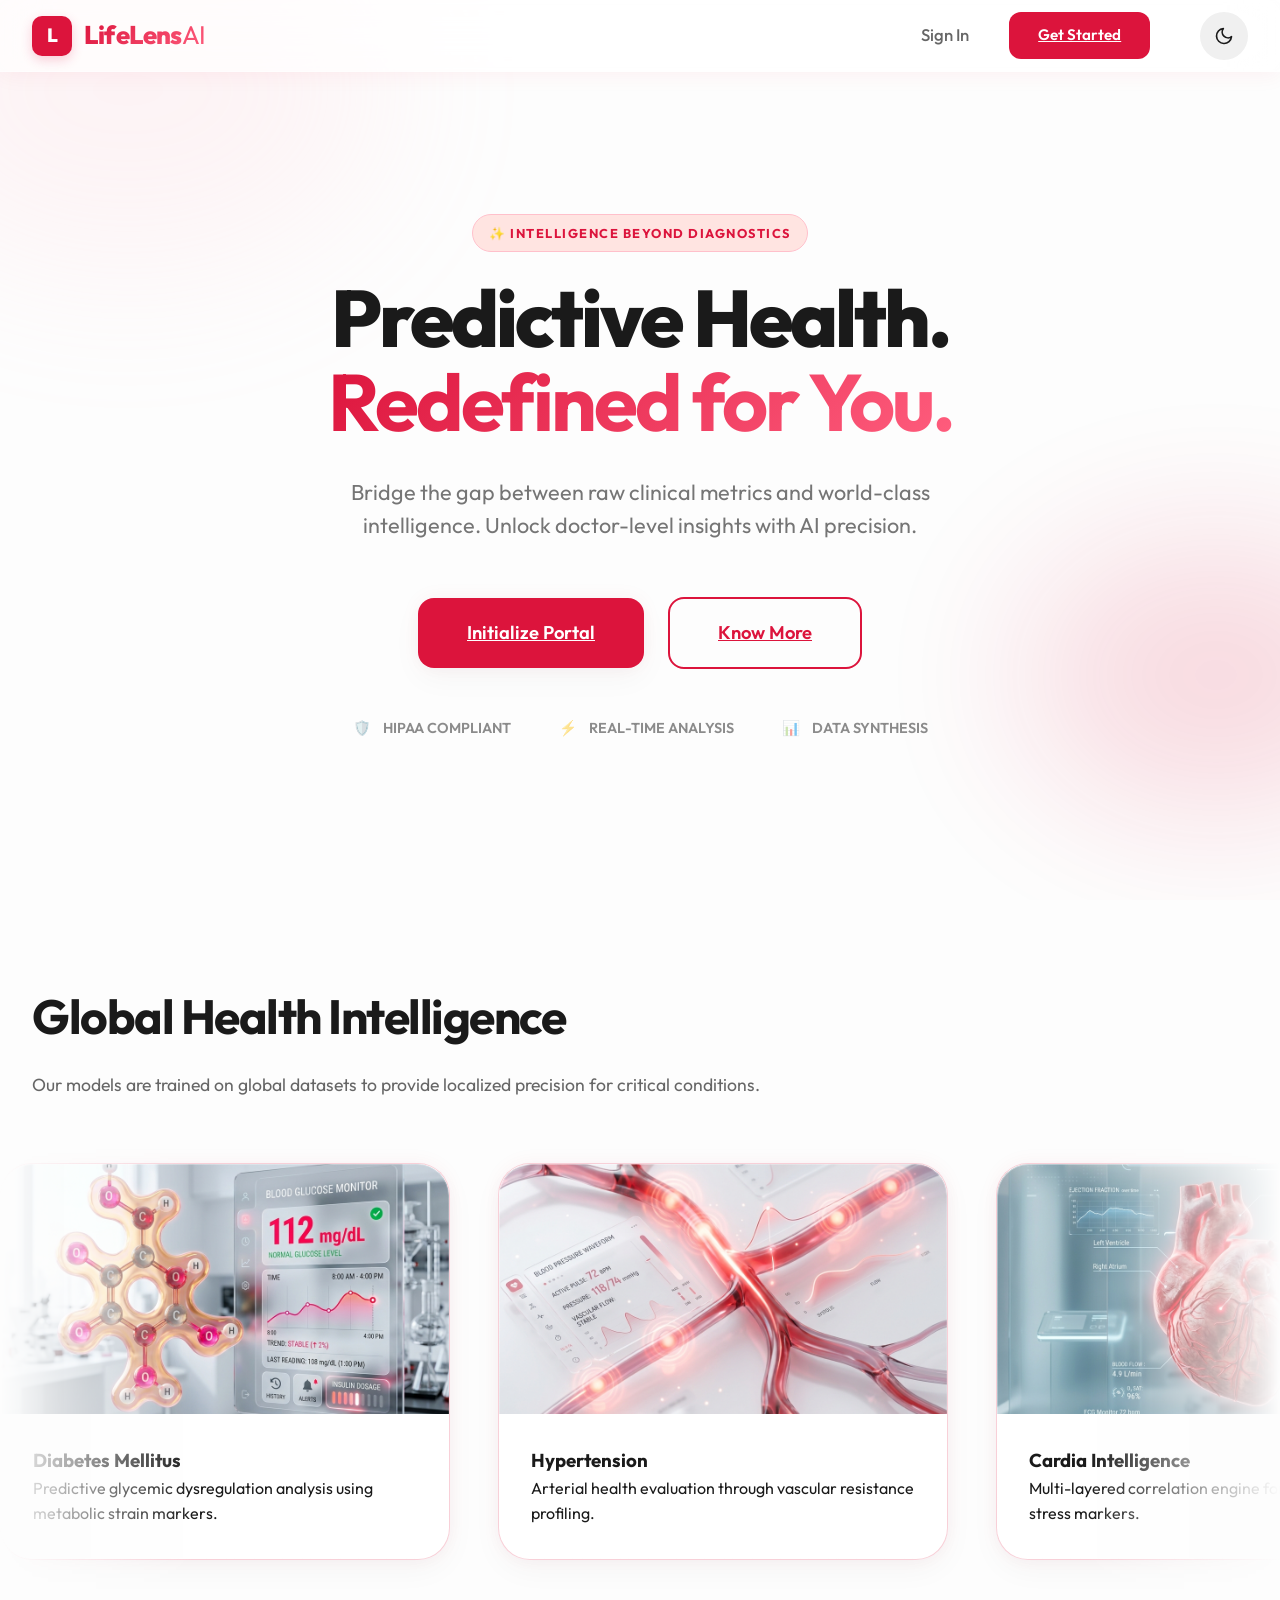
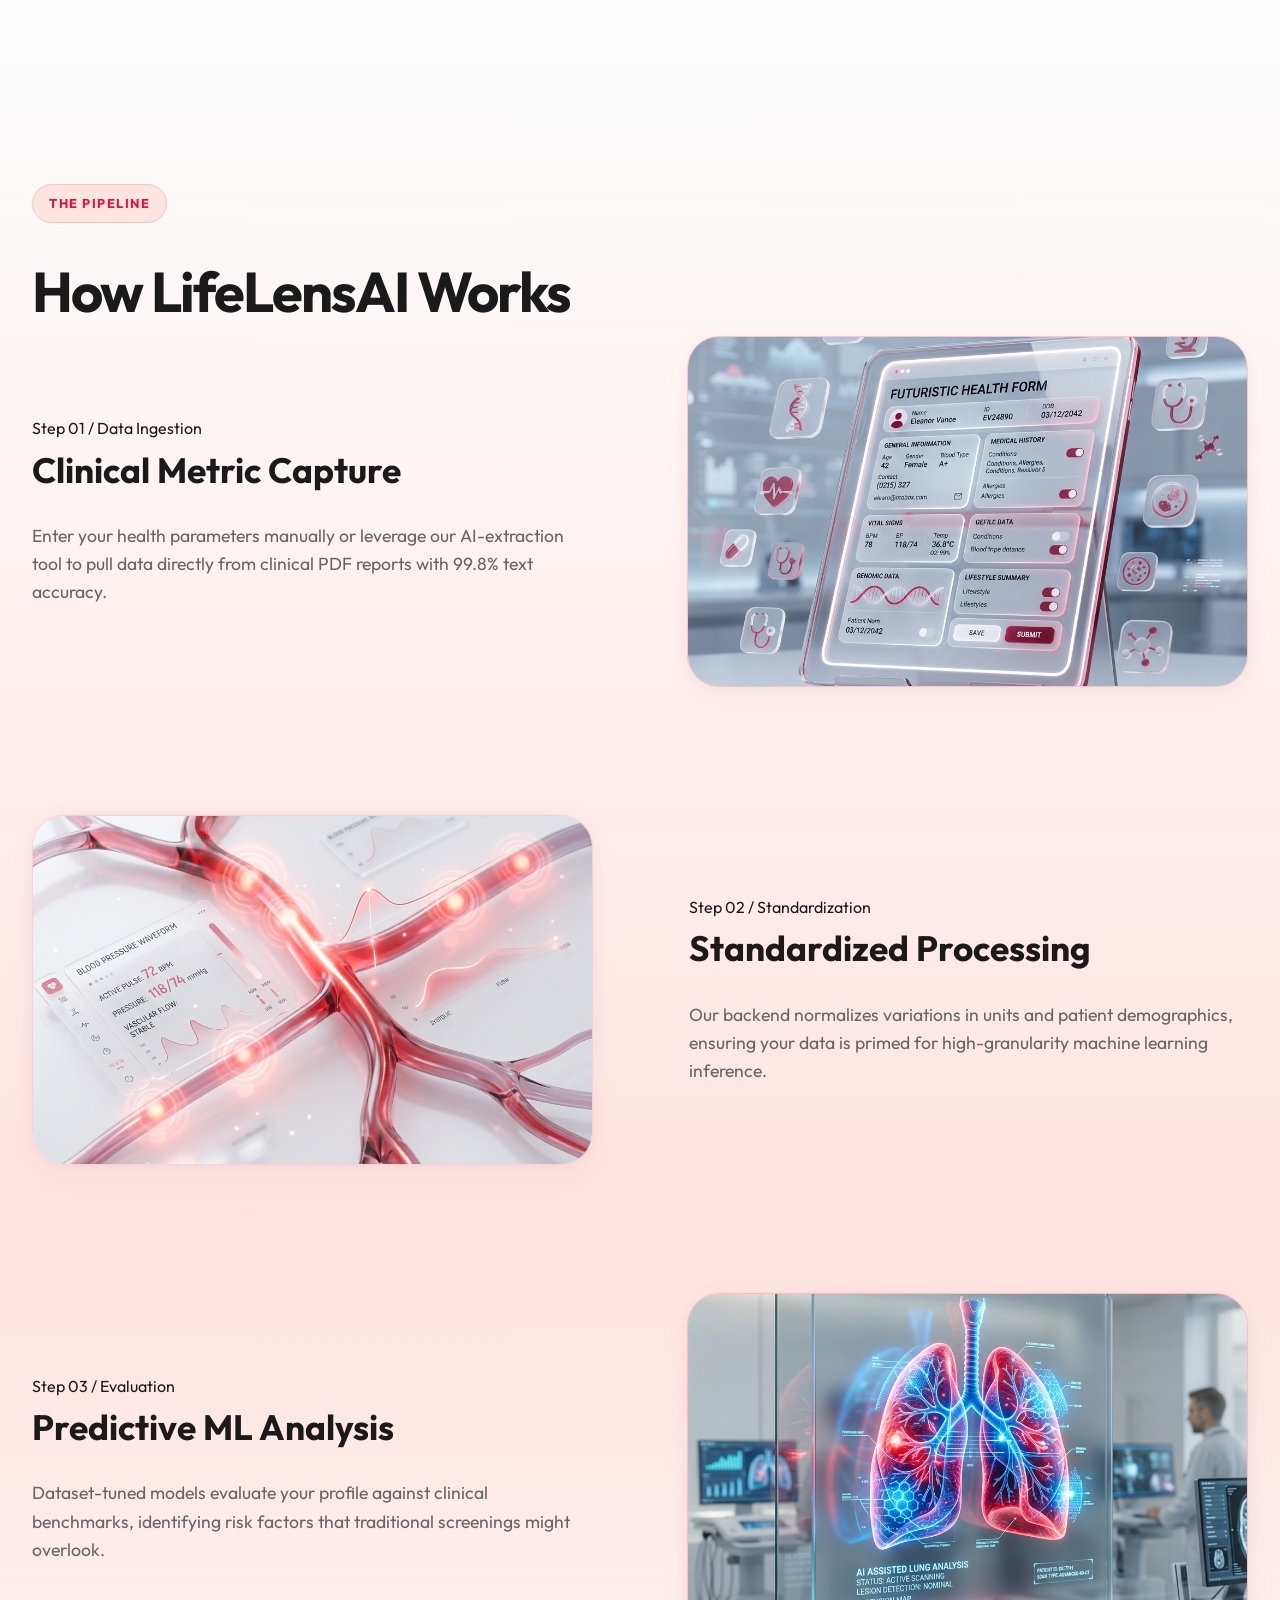
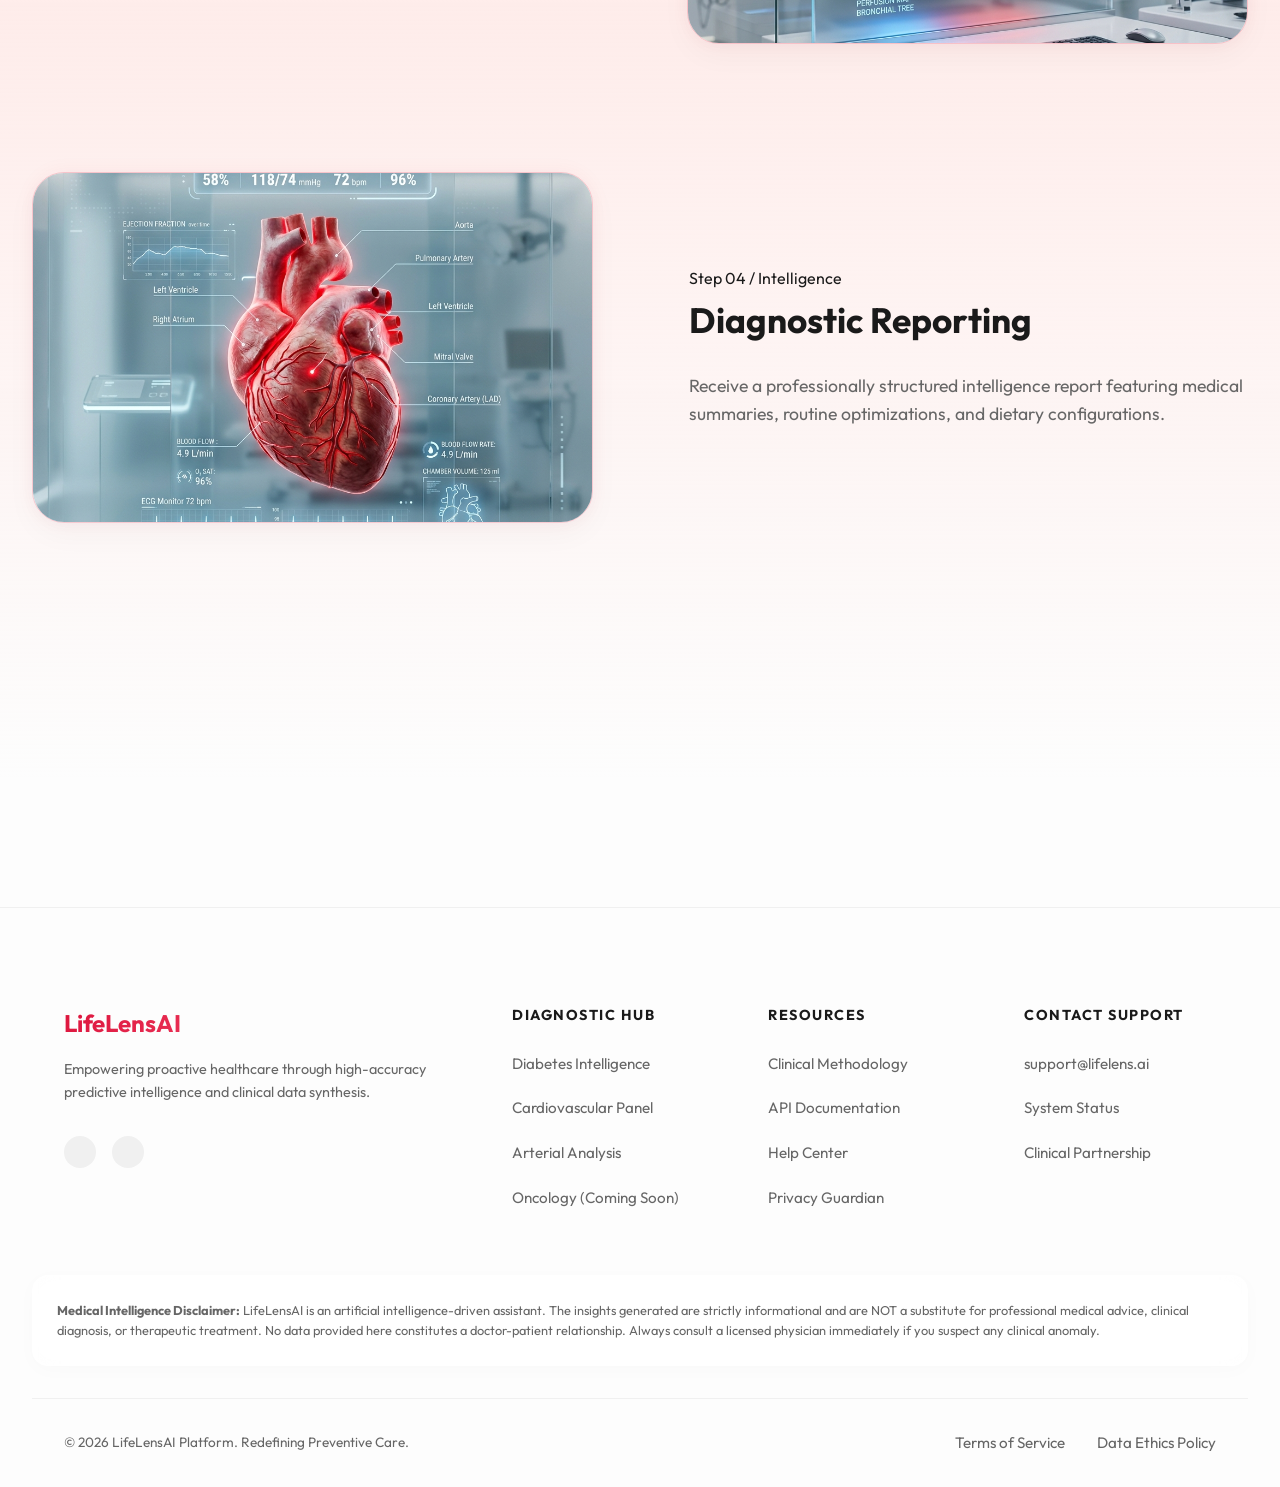
==== commit 277919ae: "Modified UI" ====
--- a/frontend/index.html
+++ b/frontend/index.html
@@ -6,158 +6,198 @@
   <title>LifeLensAI - Premium Healthcare Intelligence</title>
   <link rel="stylesheet" href="css/index.css">
   <style>
-    .hero-section { min-height: 80vh; display: flex; flex-direction: column; align-items: center; justify-content: center; text-align: center; margin-bottom: 4rem; }
-    .hero-title { font-size: 4.5rem; line-height: 1.1; margin-bottom: 2rem; letter-spacing: -2px; }
-    .hero-subtitle { max-width: 600px; margin-bottom: 3rem; font-size: 1.25rem; }
+    .hero-section { min-height: 90vh; display: flex; flex-direction: column; align-items: center; justify-content: center; text-align: center; margin-bottom: 2rem; position: relative; }
+    .hero-title { font-size: 5rem; line-height: 1.05; margin-bottom: 2rem; letter-spacing: -3px; font-weight: 800; }
+    .hero-subtitle { max-width: 700px; margin-bottom: 3.5rem; font-size: 1.35rem; opacity: 0.9; line-height: 1.5; }
+    
+    html { scroll-behavior: smooth; }
+    
+    .section-label {
+      padding: 8px 16px; 
+      background: var(--secondary-pink); 
+      border-radius: 100px; 
+      color: var(--primary-crimson); 
+      font-weight: 700; 
+      font-size: 0.8rem; 
+      text-transform: uppercase;
+      letter-spacing: 1.5px;
+      margin-bottom: 1.5rem; 
+      border: 1px solid var(--primary-pink);
+      display: inline-block;
+    }
   </style>
 </head>
 <body>
 
   <header class="main-header"></header>
 
-  <main class="container">
+  <main>
     <!-- Hero Section -->
-    <div class="hero-section animate-slide-up">
-      <div style="padding: 10px 20px; background: var(--secondary-pink); border-radius: 100px; color: var(--primary-crimson); font-weight: 600; font-size: 0.85rem; margin-bottom: 2rem; border: 1px solid var(--primary-pink);">
-        ✨ Now Powered by Google Gemini Pro
-      </div>
-      <h1 class="hero-title">Predictive Health.<br><span class="text-gradient">Redefined for You.</span></h1>
-      <p class="hero-subtitle subtitle">Connect your clinical metrics to a world-class AI intelligence engine. Get doctor-level insights, dynamic routines, and proactive monitoring plans.</p>
+    <div class="container overflow-hidden">
+      <div class="hero-section animate-slide-up">
+        <div class="section-label">✨ Intelligence Beyond Diagnostics</div>
+        <h1 class="hero-title">Predictive Health.<br><span class="text-gradient">Redefined for You.</span></h1>
+        <p class="hero-subtitle subtitle">Bridge the gap between raw clinical metrics and world-class intelligence. Unlock doctor-level insights with AI precision.</p>
+        
+        <div class="flex gap-6 items-center">
+          <a href="register.html" class="btn btn-primary cool-outline" style="padding: 1.2rem 3rem; font-size: 1.15rem; border-radius: 16px;">Initialize Portal</a>
+          <a href="#disease-ticker" class="btn btn-outline" style="padding: 1.2rem 3rem; font-size: 1.15rem; border-radius: 16px;">Know More</a>
+        </div>
+
+        <div class="flex gap-12 mt-12" style="opacity: 0.5; font-weight: 600; font-size: 0.9rem;">
+          <div class="flex items-center gap-3"><span>🛡️</span> HIPAA COMPLIANT</div>
+          <div class="flex items-center gap-3"><span>⚡</span> REAL-TIME ANALYSIS</div>
+          <div class="flex items-center gap-3"><span>📊</span> DATA SYNTHESIS</div>
+        </div>
+      </div>
+    </div>
+
+    <!-- Infinite Disease Ticker -->
+    <section id="disease-ticker" class="animate-slide-up" style="padding-top: 4rem;">
+      <div class="container text-center mb-8">
+        <h2 style="font-size: 3rem; letter-spacing: -1.5px; margin-bottom: 1rem;">Global Health Intelligence</h2>
+        <p class="subtitle">Our models are trained on global datasets to provide localized precision for critical conditions.</p>
+      </div>
       
-      <div class="flex gap-4">
-        <a href="register.html" class="btn btn-primary" style="padding: 1rem 2.5rem; font-size: 1.1rem;">Get Started Free</a>
-        <a href="login.html" class="btn btn-outline" style="padding: 1rem 2.5rem; font-size: 1.1rem;">Sign In to Portal</a>
-      </div>
-
-      <div class="flex gap-12 mt-12" style="opacity: 0.6;">
-        <div class="flex items-center gap-2"><span>🛡️</span> HIPAA Compliant</div>
-        <div class="flex items-center gap-2"><span>⚡</span> Real-time Analysis</div>
-        <div class="flex items-center gap-2"><span>📊</span> Clinical Data Synthesis</div>
+      <div class="ticker-container">
+        <div class="ticker-wrapper">
+          <!-- Diabetes -->
+          <div class="glass-card ticker-item cool-outline">
+            <div class="ticker-image-container">
+              <img src="assets/branding/diabetes.png" alt="Diabetes Analysis">
+            </div>
+            <div class="ticker-content">
+              <h3>Diabetes Mellitus</h3>
+              <p>Predictive glycemic dysregulation analysis using metabolic strain markers.</p>
+            </div>
+          </div>
+          <!-- Hypertension -->
+          <div class="glass-card ticker-item cool-outline">
+            <div class="ticker-image-container">
+              <img src="assets/branding/hypertension.png" alt="Vascular Health">
+            </div>
+            <div class="ticker-content">
+              <h3>Hypertension</h3>
+              <p>Arterial health evaluation through vascular resistance profiling.</p>
+            </div>
+          </div>
+          <!-- Heart Disease -->
+          <div class="glass-card ticker-item cool-outline">
+            <div class="ticker-image-container">
+              <img src="assets/branding/heart.png" alt="Cardiac Intelligence">
+            </div>
+            <div class="ticker-content">
+              <h3>Cardia Intelligence</h3>
+              <p>Multi-layered correlation engine for cardiovascular stress markers.</p>
+            </div>
+          </div>
+          <!-- Lung Cancer -->
+          <div class="glass-card ticker-item cool-outline">
+            <div class="ticker-image-container">
+              <img src="assets/branding/lung.png" alt="Lung Carcinoma">
+            </div>
+            <div class="ticker-content">
+              <h3>Lung Carcinoma</h3>
+              <p>AI risk assessment via lifestyle exposure and pulmonary symptoms.</p>
+            </div>
+          </div>
+          <!-- Breast Cancer -->
+          <div class="glass-card ticker-item cool-outline">
+            <div class="ticker-image-container">
+              <img src="assets/branding/breast.png" alt="Breast Health">
+            </div>
+            <div class="ticker-content">
+              <h3>Breast Health</h3>
+              <p>Pathological cellular variance detection and diagnostic scoring.</p>
+            </div>
+          </div>
+          <!-- Duplicate for seamless loop -->
+          <div class="glass-card ticker-item cool-outline">
+            <div class="ticker-image-container">
+              <img src="assets/branding/diabetes.png" alt="Diabetes Analysis">
+            </div>
+            <div class="ticker-content">
+              <h3>Diabetes Mellitus</h3>
+              <p>Predictive glycemic dysregulation analysis using metabolic strain markers.</p>
+            </div>
+          </div>
+          <div class="glass-card ticker-item cool-outline">
+            <div class="ticker-image-container">
+              <img src="assets/branding/hypertension.png" alt="Vascular Health">
+            </div>
+            <div class="ticker-content">
+              <h3>Hypertension</h3>
+              <p>Arterial health evaluation through vascular resistance profiling.</p>
+            </div>
+          </div>
+          <div class="glass-card ticker-item cool-outline">
+            <div class="ticker-image-container">
+              <img src="assets/branding/heart.png" alt="Cardiac Intelligence">
+            </div>
+            <div class="ticker-content">
+              <h3>Cardia Intelligence</h3>
+              <p>Multi-layered correlation engine for cardiovascular stress markers.</p>
+            </div>
+          </div>
+        </div>
+      </div>
+    </section>
+
+    <!-- Zig-Zag How It Works -->
+    <div class="zigzag-wrapper">
+      <div class="container text-center mb-12">
+        <div class="section-label">The Pipeline</div>
+        <h2 style="font-size: 3.5rem; letter-spacing: -2px;">How LifeLensAI Works</h2>
+      </div>
+
+      <!-- Step 1 -->
+      <div class="zigzag-row animate-slide-up">
+        <div class="zigzag-visual cool-outline">
+          <img src="assets/branding/workflow_step_1.png" alt="Input Data">
+        </div>
+        <div class="zigzag-text">
+          <span class="step-number" style="text-align: left;">Step 01 / Data Ingestion</span>
+          <h3>Clinical Metric Capture</h3>
+          <p class="subtitle">Enter your health parameters manually or leverage our AI-extraction tool to pull data directly from clinical PDF reports with 99.8% text accuracy.</p>
+        </div>
+      </div>
+
+      <!-- Step 2 -->
+      <div class="zigzag-row animate-slide-up">
+        <div class="zigzag-visual cool-outline" style="background: var(--surface);">
+          <img src="assets/branding/hypertension.png" alt="AI Processing">
+        </div>
+        <div class="zigzag-text">
+          <span class="step-number" style="text-align: left;">Step 02 / Standardization</span>
+          <h3>Standardized Processing</h3>
+          <p class="subtitle">Our backend normalizes variations in units and patient demographics, ensuring your data is primed for high-granularity machine learning inference.</p>
+        </div>
+      </div>
+
+      <!-- Step 3 -->
+      <div class="zigzag-row animate-slide-up">
+        <div class="zigzag-visual cool-outline">
+          <img src="assets/branding/lung.png" alt="ML Analysis">
+        </div>
+        <div class="zigzag-text">
+          <span class="step-number" style="text-align: left;">Step 03 / Evaluation</span>
+          <h3>Predictive ML Analysis</h3>
+          <p class="subtitle">Dataset-tuned models evaluate your profile against clinical benchmarks, identifying risk factors that traditional screenings might overlook.</p>
+        </div>
+      </div>
+
+      <!-- Step 4 -->
+      <div class="zigzag-row animate-slide-up">
+        <div class="zigzag-visual cool-outline">
+          <img src="assets/branding/heart.png" alt="Recommendations">
+        </div>
+        <div class="zigzag-text">
+          <span class="step-number" style="text-align: left;">Step 04 / Intelligence</span>
+          <h3>Diagnostic Reporting</h3>
+          <p class="subtitle">Receive a professionally structured intelligence report featuring medical summaries, routine optimizations, and dietary configurations.</p>
+        </div>
       </div>
     </div>
-
-    <!-- How It Works Section -->
-    <section class="mt-8 mb-12 animate-slide-up">
-      <h2 class="section-title">How It Works</h2>
-      <div class="how-it-works-grid">
-        <div class="glass-card step-card">
-          <span class="step-number">Step 01</span>
-          <div class="step-icon">📝</div>
-          <h3>Input Data</h3>
-          <p>Manually enter your clinical parameters or upload your latest medical reports for extraction.</p>
-        </div>
-        <div class="glass-card step-card">
-          <span class="step-number">Step 02</span>
-          <div class="step-icon">⚙️</div>
-          <h3>AI Processing</h3>
-          <p>Our intelligence engine clean and standardizes your parameters for high-precision inference.</p>
-        </div>
-        <div class="glass-card step-card">
-          <span class="step-number">Step 03</span>
-          <div class="step-icon">🧠</div>
-          <h3>ML Risk Analysis</h3>
-          <p>Validated machine learning models evaluate your risk across multiple disease modules.</p>
-        </div>
-        <div class="glass-card step-card">
-          <span class="step-number">Step 04</span>
-          <div class="step-icon">📄</div>
-          <h3>Report Generation</h3>
-          <p>A comprehensive, easy-to-read health intelligence report is generated instantly.</p>
-        </div>
-        <div class="glass-card step-card">
-          <span class="step-number">Step 05</span>
-          <div class="step-icon">🎯</div>
-          <h3>Actionable Insights</h3>
-          <p>Receive personalized recommendations for diet, exercise, and clinical monitoring.</p>
-        </div>
-      </div>
-    </section>
-
-    <!-- Disease Information Section -->
-    <section class="mt-8 mb-12 animate-slide-up">
-      <h2 class="section-title">Global Health Intelligence</h2>
-      <div class="disease-info-grid">
-        <!-- Diabetes -->
-        <div class="glass-card disease-card">
-          <h3>Diabetes Mellitus</h3>
-          <p>A chronic condition affecting how your body turns food into energy, characterized by high blood glucose levels.</p>
-          <div class="disease-details">
-            <div class="detail-item">
-              <span class="detail-label">Risk Factors</span>
-              <span class="detail-content">Obesity, sedentary lifestyle, family history, and high blood pressure.</span>
-            </div>
-            <div class="detail-item">
-              <span class="detail-label">Common Symptoms</span>
-              <span class="detail-content">Increased thirst, frequent urination, fatigue, and blurred vision.</span>
-            </div>
-          </div>
-        </div>
-
-        <!-- Hypertension -->
-        <div class="glass-card disease-card">
-          <h3>Hypertension</h3>
-          <p>Commonly known as high blood pressure, this condition increases the force of blood against your artery walls.</p>
-          <div class="disease-details">
-            <div class="detail-item">
-              <span class="detail-label">Risk Factors</span>
-              <span class="detail-content">High salt intake, stress, smoking, and lack of physical activity.</span>
-            </div>
-            <div class="detail-item">
-              <span class="detail-label">Common Symptoms</span>
-              <span class="detail-content">Often asymptomatic (The Silent Killer), but can cause headaches or chest pain.</span>
-            </div>
-          </div>
-        </div>
-
-        <!-- Heart Disease -->
-        <div class="glass-card disease-card">
-          <h3>Heart Disease</h3>
-          <p>A range of conditions that affect your heart's ability to function correctly, including coronary artery disease.</p>
-          <div class="disease-details">
-            <div class="detail-item">
-              <span class="detail-label">Risk Factors</span>
-              <span class="detail-content">High cholesterol, diabetes, smoking, and age.</span>
-            </div>
-            <div class="detail-item">
-              <span class="detail-label">Common Symptoms</span>
-              <span class="detail-content">Shortness of breath, chest discomfort, and numbness in limbs.</span>
-            </div>
-          </div>
-        </div>
-
-        <!-- Lung Cancer -->
-        <div class="glass-card disease-card">
-          <h3>Lung Cancer</h3>
-          <p>A malignant tumor that starts in the lungs, often linked to long-term exposure to inhaled toxins.</p>
-          <div class="disease-details">
-            <div class="detail-item">
-              <span class="detail-label">Risk Factors</span>
-              <span class="detail-content">Smoking (primary), secondhand smoke, and occupational exposure.</span>
-            </div>
-            <div class="detail-item">
-              <span class="detail-label">Common Symptoms</span>
-              <span class="detail-content">Persistent cough, coughing blood, and unexplained weight loss.</span>
-            </div>
-          </div>
-        </div>
-
-        <!-- Breast Cancer -->
-        <div class="glass-card disease-card">
-          <h3>Breast Cancer</h3>
-          <p>Cancer that forms in the cells of the breasts, most common in women but can occur in men.</p>
-          <div class="disease-details">
-            <div class="detail-item">
-              <span class="detail-label">Risk Factors</span>
-              <span class="detail-content">Genetic mutations (BRCA1/BRCA2), age, and dense breast tissue.</span>
-            </div>
-            <div class="detail-item">
-              <span class="detail-label">Common Symptoms</span>
-              <span class="detail-content">Lump in the breast, skin changes (dimpling), or unusual discharge.</span>
-            </div>
-          </div>
-        </div>
-      </div>
-    </section>
   </main>
 
   <script src="js/components.js"></script>
--- a/frontend/css/index.css
+++ b/frontend/css/index.css
@@ -184,11 +184,37 @@
   border-radius: var(--radius-lg);
   box-shadow: var(--card-shadow);
   transition: var(--transition);
+  position: relative;
+  overflow: hidden;
+}
+
+.glass-card::before {
+  content: '';
+  position: absolute;
+  top: 0; left: 0; right: 0; bottom: 0;
+  border-radius: inherit;
+  padding: 1px;
+  background: linear-gradient(135deg, rgba(255,255,255,0.4), rgba(255,255,255,0.05));
+  -webkit-mask: linear-gradient(#fff 0 0) content-box, linear-gradient(#fff 0 0);
+  mask: linear-gradient(#fff 0 0) content-box, linear-gradient(#fff 0 0);
+  -webkit-mask-composite: xor;
+  mask-composite: exclude;
+  pointer-events: none;
 }
 
 .glass-card:hover {
-  transform: translateY(-4px);
-  box-shadow: 0 20px 40px rgba(220, 20, 60, 0.08);
+  transform: translateY(-8px);
+  box-shadow: 0 30px 60px rgba(220, 20, 60, 0.12);
+  border-color: rgba(220, 20, 60, 0.3);
+}
+
+.cool-outline {
+  border: 1px solid rgba(220, 20, 60, 0.2) !important;
+  box-shadow: 0 0 20px rgba(220, 20, 60, 0.05), var(--card-shadow) !important;
+}
+
+[data-theme="dark"] .glass-card::before {
+  background: linear-gradient(135deg, rgba(255,255,255,0.1), rgba(255,255,255,0.02));
 }
 
 /* Typography & Text */
@@ -425,105 +451,126 @@
 .p-4 { padding: 1rem; }
 .overflow-hidden { overflow: hidden; }
 
-/* Landing Page Sections */
-.section-title {
-  font-size: 2.5rem;
-  font-weight: 700;
-  text-align: center;
-  margin-bottom: 4rem;
-  letter-spacing: -1px;
-}
-
-.how-it-works-grid {
-  display: grid;
-  grid-template-columns: repeat(auto-fit, minmax(220px, 1fr));
-  gap: 2rem;
+/* Infinite Horizontal Scroller (Ticker) */
+.ticker-container {
+  width: 100vw;
+  position: relative;
+  left: 50%;
+  right: 50%;
+  margin-left: -50vw;
+  margin-right: -50vw;
+  overflow: hidden;
+  padding: 2rem 0;
+  -webkit-mask-image: linear-gradient(to right, transparent, black 15%, black 85%, transparent);
+  mask-image: linear-gradient(to right, transparent, black 15%, black 85%, transparent);
+}
+
+.ticker-wrapper {
+  display: flex;
+  width: max-content;
+  gap: 3rem;
+  animation: ticker-loop 40s linear infinite;
+}
+
+.ticker-wrapper:hover {
+  animation-play-state: paused;
+}
+
+@keyframes ticker-loop {
+  0% { transform: translateX(0); }
+  100% { transform: translateX(-50%); }
+}
+
+.ticker-item {
+  width: 450px;
+  flex-shrink: 0;
+  display: flex;
+  flex-direction: column;
+  padding: 0 !important;
+  border-radius: 32px;
+}
+
+.ticker-image-container {
+  width: 100%;
+  height: 250px;
+  overflow: hidden;
+  border-radius: 32px 32px 0 0;
+}
+
+.ticker-image-container img {
+  width: 100%;
+  height: 100%;
+  object-fit: cover;
+  transition: transform 0.6s ease;
+}
+
+.ticker-item:hover .ticker-image-container img {
+  transform: scale(1.05);
+}
+
+.ticker-content {
+  padding: 2rem;
+}
+
+/* Zig-Zag Section Structure */
+.zigzag-wrapper {
+  padding: 8rem 0;
+  background: linear-gradient(to bottom, transparent, var(--secondary-pink), transparent);
+  margin: 4rem 0;
+  width: 100vw;
+  position: relative;
+  left: 50%;
+  right: 50%;
+  margin-left: -50vw;
+  margin-right: -50vw;
+}
+
+[data-theme="dark"] .zigzag-wrapper {
+  background: linear-gradient(to bottom, transparent, rgba(220, 20, 60, 0.03), transparent);
+}
+
+.zigzag-row {
+  display: flex;
+  align-items: center;
+  gap: 6rem;
   margin-bottom: 8rem;
-}
-
-.step-card {
-  padding: 2.5rem 2rem;
-  text-align: center;
-  position: relative;
-}
-
-.step-number {
-  color: var(--primary-crimson);
-  font-weight: 800;
-  font-size: 0.85rem;
-  text-transform: uppercase;
-  letter-spacing: 2px;
-  margin-bottom: 1rem;
-  display: block;
-}
-
-.step-icon {
-  font-size: 2rem;
+  max-width: 1280px;
+  margin-left: auto;
+  margin-right: auto;
+  padding: 0 2rem;
+}
+
+.zigzag-row:nth-child(even) {
+  flex-direction: row-reverse;
+}
+
+.zigzag-visual {
+  flex: 1;
+  border-radius: 32px;
+  overflow: hidden;
+  aspect-ratio: 16/10;
+  box-shadow: 0 20px 50px rgba(0,0,0,0.1);
+}
+
+.zigzag-visual img {
+  width: 100%;
+  height: 100%;
+  object-fit: cover;
+}
+
+.zigzag-text {
+  flex: 1;
+}
+
+.zigzag-text h3 {
+  font-size: 2.2rem;
   margin-bottom: 1.5rem;
-  display: inline-block;
-}
-
-.step-card h3 {
-  font-size: 1.25rem;
-  margin-bottom: 1rem;
-  color: var(--text-main);
-}
-
-.step-card p {
-  font-size: 0.95rem;
-  color: var(--text-muted);
-}
-
-.disease-info-grid {
-  display: grid;
-  grid-template-columns: repeat(auto-fit, minmax(350px, 1fr));
-  gap: 2.5rem;
-}
-
-.disease-card {
-  padding: 2.5rem;
-  display: flex;
-  flex-direction: column;
-}
-
-.disease-card h3 {
-  font-size: 1.5rem;
-  margin-bottom: 1rem;
-  color: var(--primary-crimson);
-}
-
-.disease-card p {
-  font-size: 1rem;
-  margin-bottom: 1.5rem;
-  color: var(--text-main);
-}
-
-.disease-details {
-  border-top: 1px solid var(--border-subtle);
-  padding-top: 1.5rem;
-  margin-top: auto;
-}
-
-.detail-item {
-  margin-bottom: 1rem;
-}
-
-.detail-label {
-  font-size: 0.8rem;
-  font-weight: 700;
-  text-transform: uppercase;
-  letter-spacing: 1px;
-  color: var(--text-muted);
-  display: block;
-  margin-bottom: 0.4rem;
-}
-
-.detail-content {
-  font-size: 0.9rem;
-  color: var(--text-main);
-}
-
-@media (max-width: 768px) {
-  .section-title { font-size: 2rem; }
-  .disease-info-grid { grid-template-columns: 1fr; }
-}
+}
+
+@media (max-width: 1024px) {
+  .zigzag-row, .zigzag-row:nth-child(even) {
+    flex-direction: column;
+    gap: 3rem;
+    text-align: center;
+  }
+}
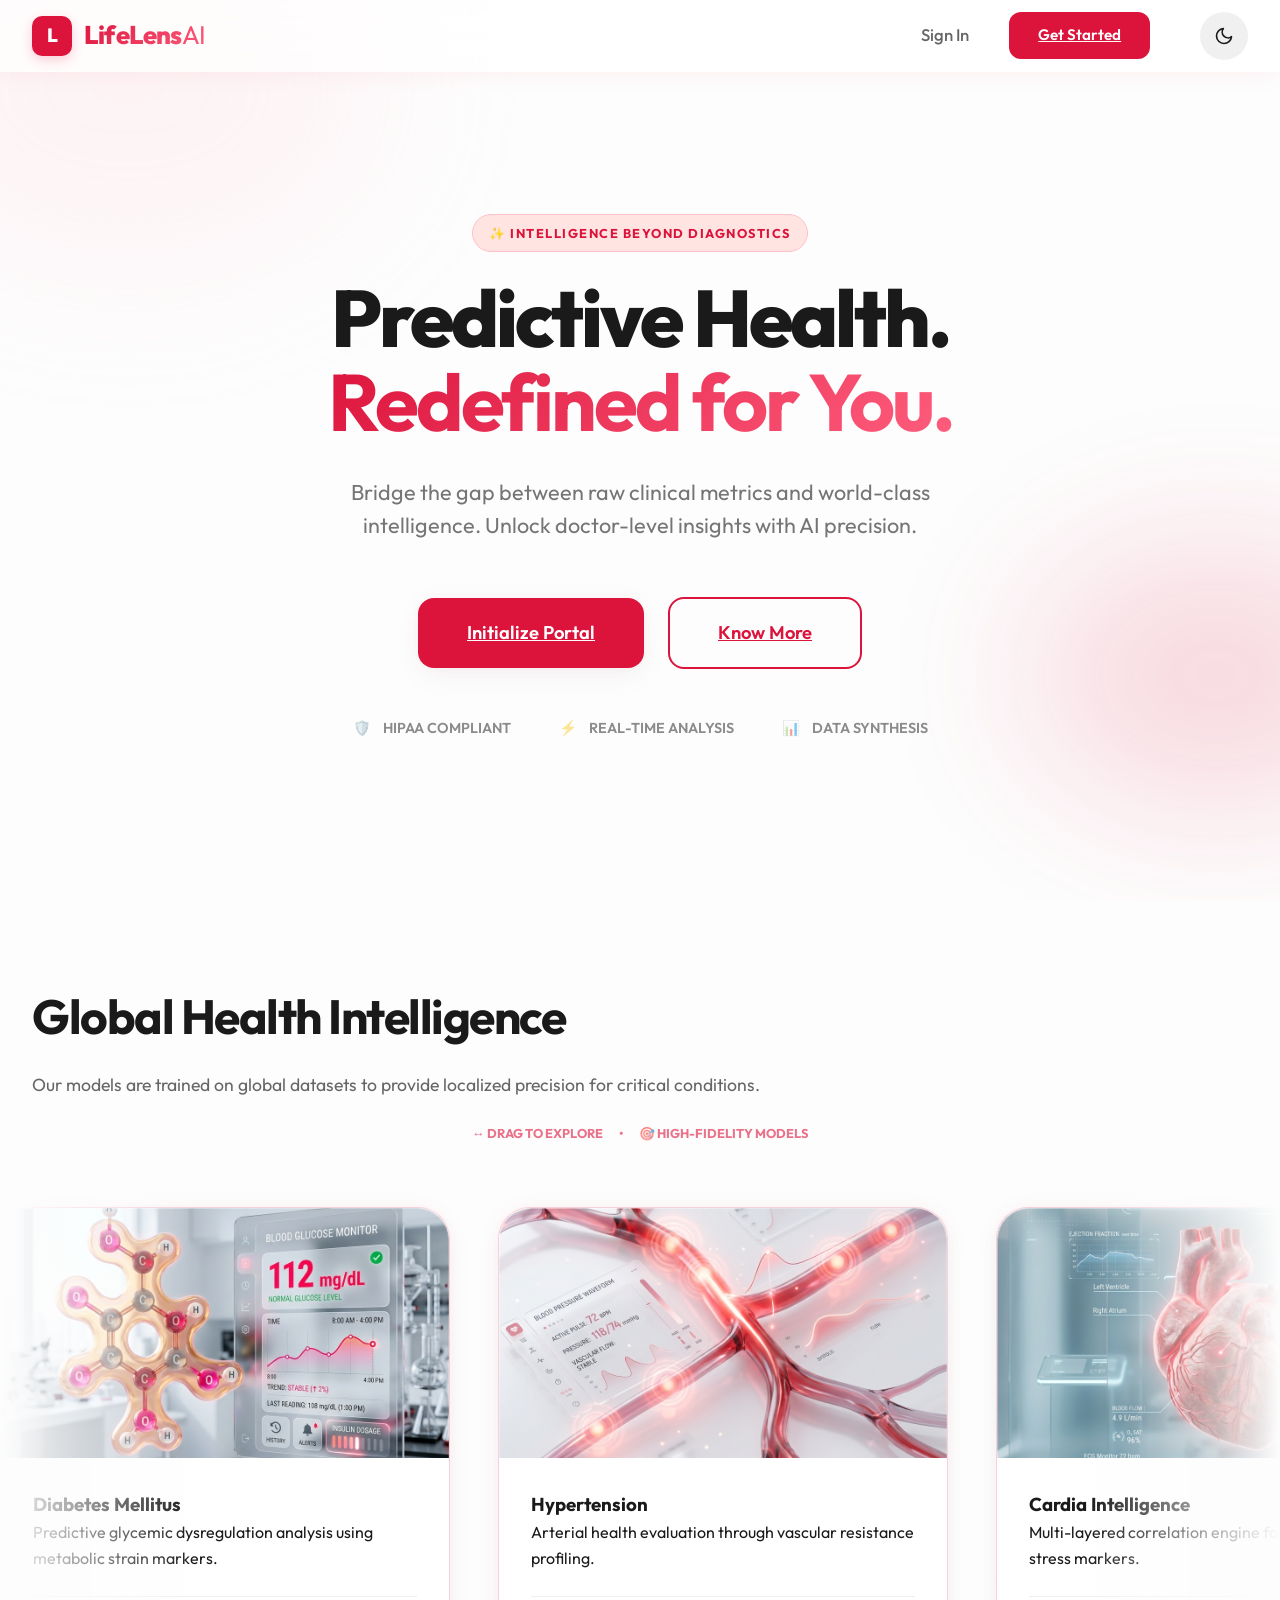
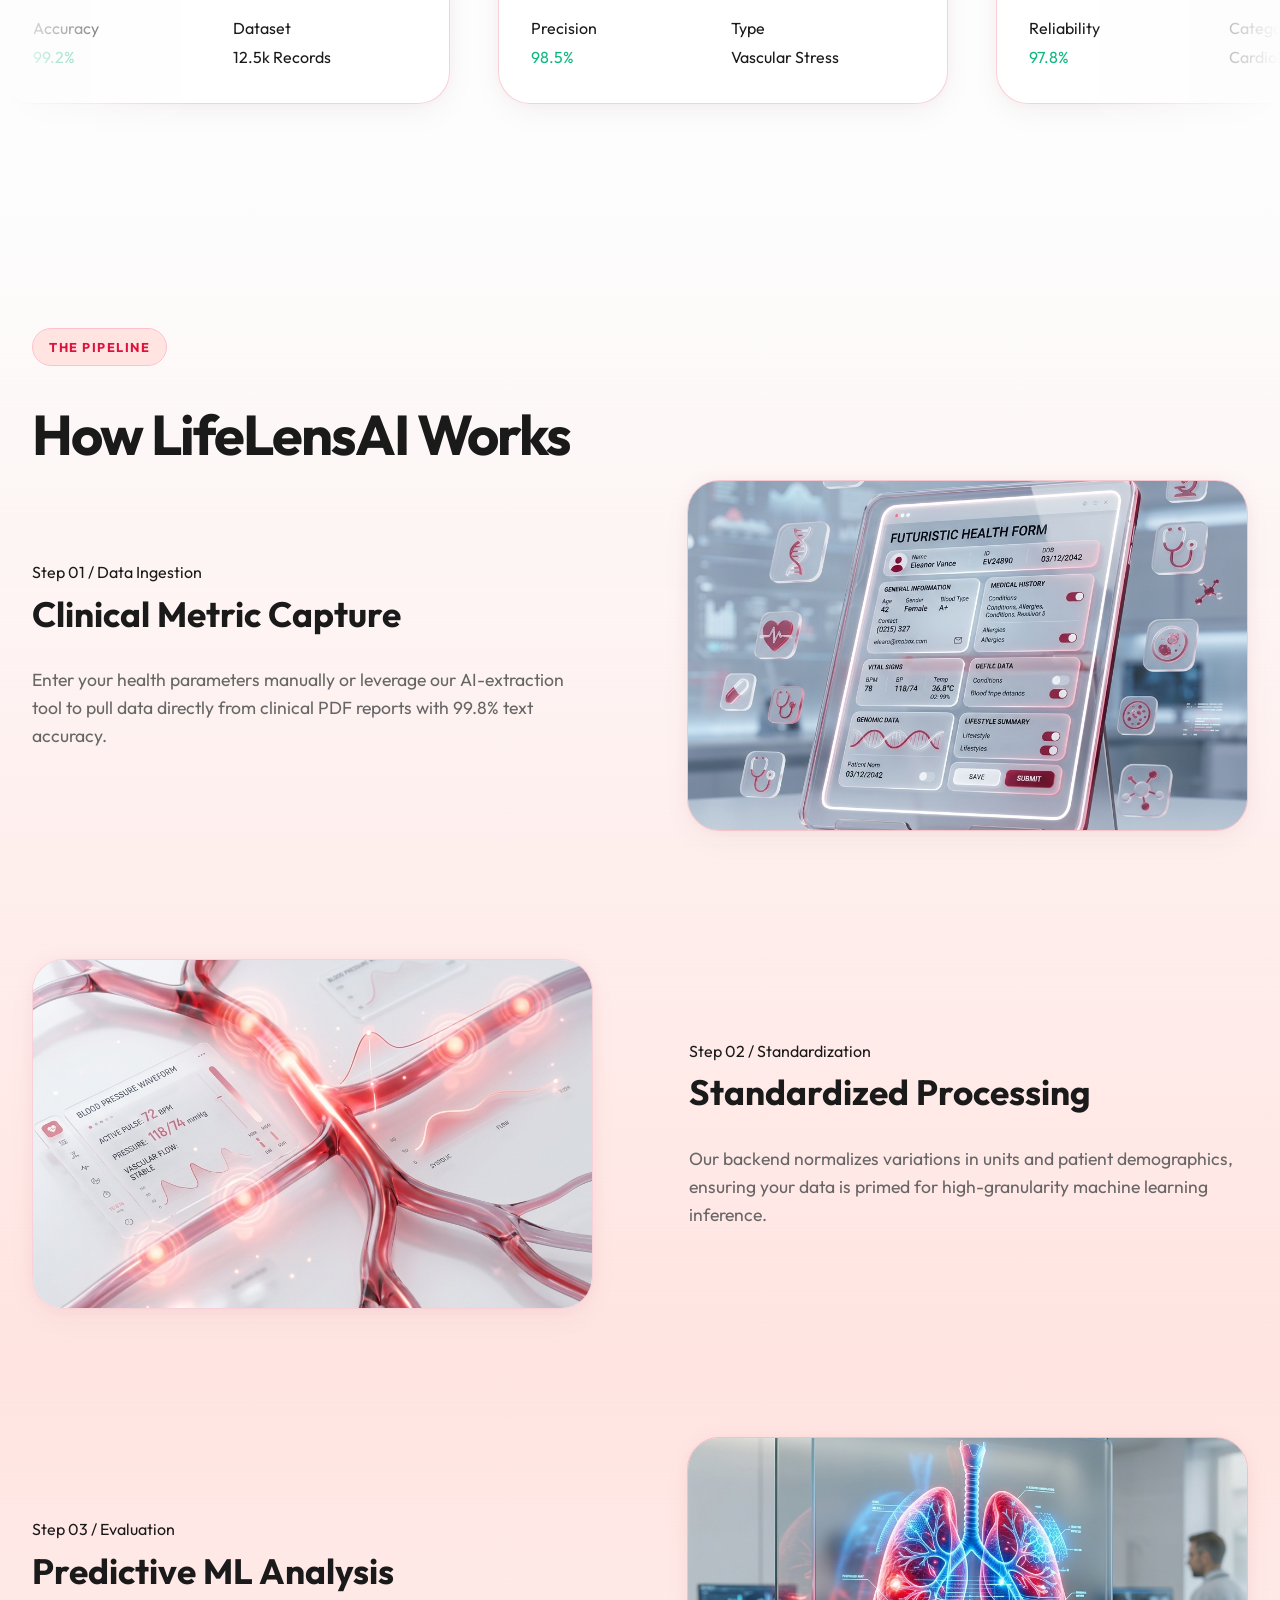
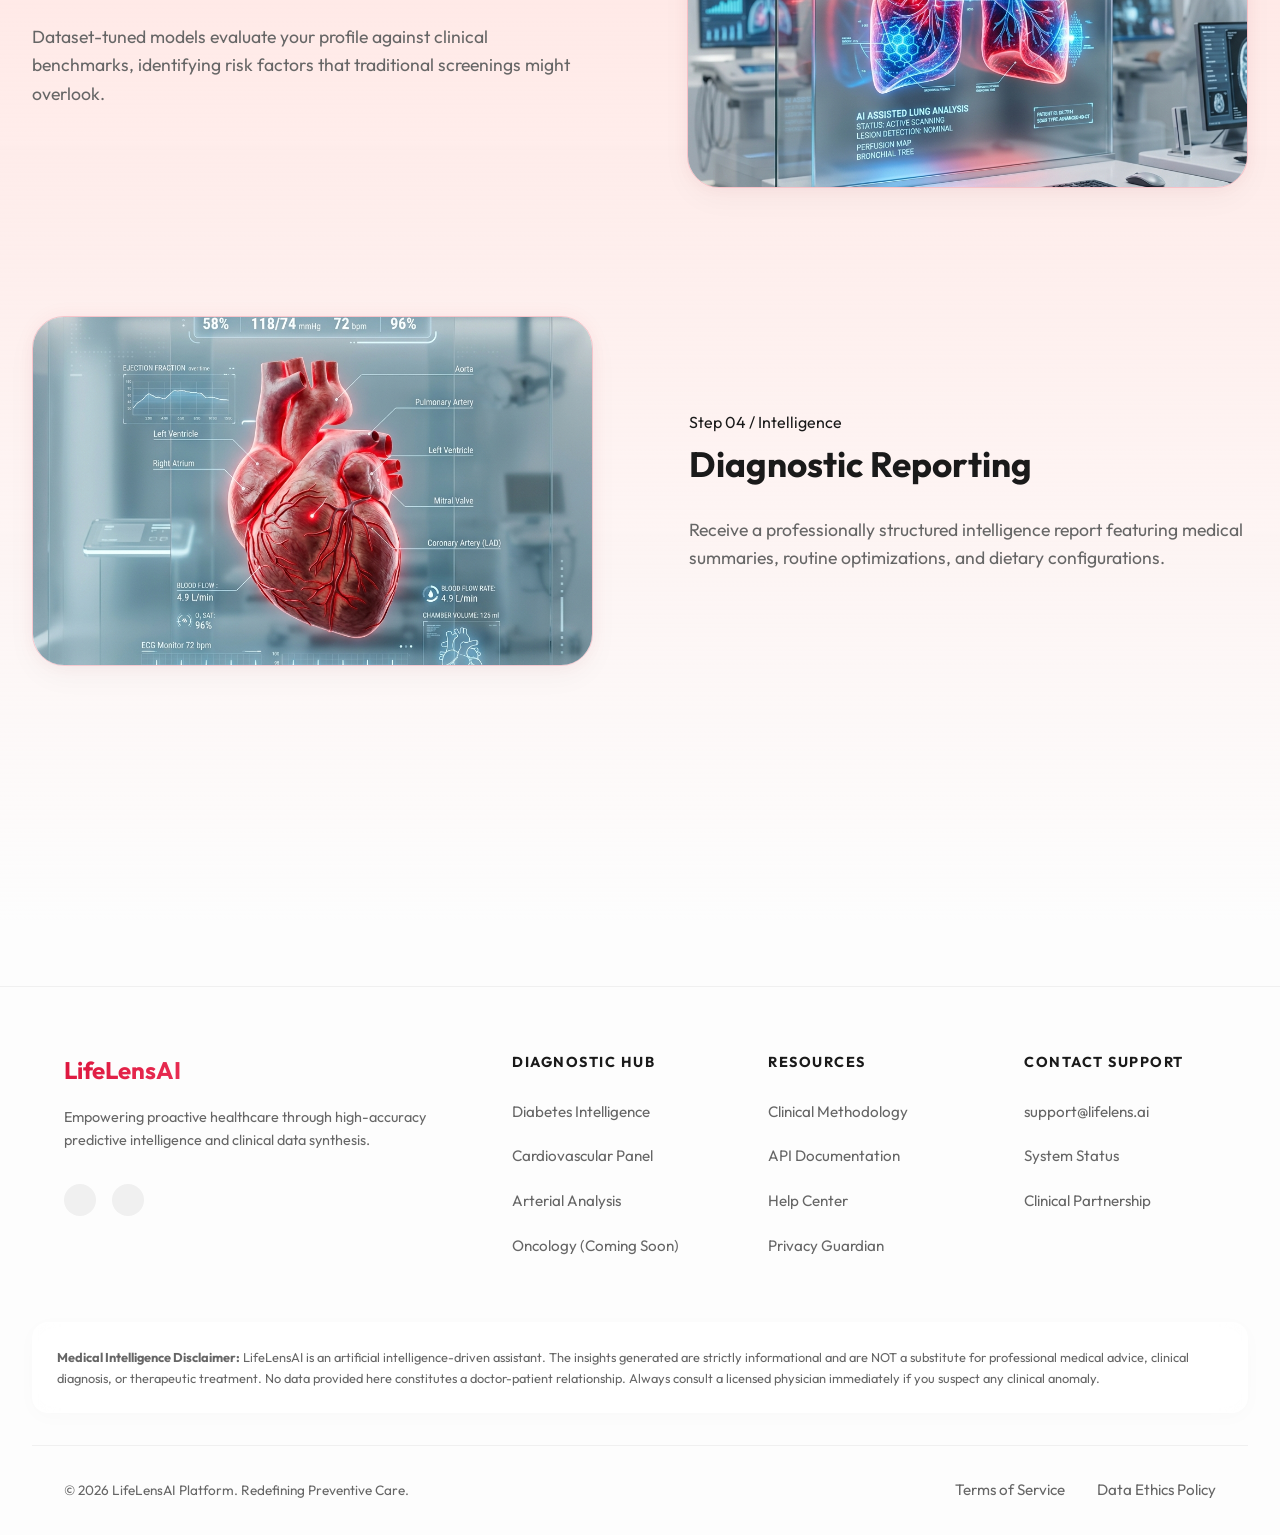
==== commit c0e86f27: "Commit with better UI design" ====
--- a/frontend/index.html
+++ b/frontend/index.html
@@ -56,11 +56,16 @@
     <section id="disease-ticker" class="animate-slide-up" style="padding-top: 4rem;">
       <div class="container text-center mb-8">
         <h2 style="font-size: 3rem; letter-spacing: -1.5px; margin-bottom: 1rem;">Global Health Intelligence</h2>
-        <p class="subtitle">Our models are trained on global datasets to provide localized precision for critical conditions.</p>
+        <p class="subtitle mb-6">Our models are trained on global datasets to provide localized precision for critical conditions.</p>
+        <div class="flex justify-center gap-4" style="font-size: 0.8rem; font-weight: 700; color: var(--primary-crimson); opacity: 0.6; text-transform: uppercase;">
+             <span>↔️ DRAG TO EXPLORE</span>
+             <span>•</span>
+             <span>🎯 HIGH-FIDELITY MODELS</span>
+        </div>
       </div>
       
-      <div class="ticker-container">
-        <div class="ticker-wrapper">
+      <div class="ticker-container" id="draggable-ticker" style="cursor: grab;">
+        <div class="ticker-wrapper" id="ticker-wrapper">
           <!-- Diabetes -->
           <div class="glass-card ticker-item cool-outline">
             <div class="ticker-image-container">
@@ -69,6 +74,10 @@
             <div class="ticker-content">
               <h3>Diabetes Mellitus</h3>
               <p>Predictive glycemic dysregulation analysis using metabolic strain markers.</p>
+              <div style="display: grid; grid-template-columns: 1fr 1fr; gap: 1rem; margin-top: 1.5rem; border-top: 1px solid var(--border-subtle); padding-top: 1.2rem;">
+                  <div class="stat-box"><span class="detail-label">Accuracy</span><span class="detail-content" style="color: var(--safe);">99.2%</span></div>
+                  <div class="stat-box"><span class="detail-label">Dataset</span><span class="detail-content">12.5k Records</span></div>
+              </div>
             </div>
           </div>
           <!-- Hypertension -->
@@ -79,6 +88,10 @@
             <div class="ticker-content">
               <h3>Hypertension</h3>
               <p>Arterial health evaluation through vascular resistance profiling.</p>
+              <div style="display: grid; grid-template-columns: 1fr 1fr; gap: 1rem; margin-top: 1.5rem; border-top: 1px solid var(--border-subtle); padding-top: 1.2rem;">
+                  <div class="stat-box"><span class="detail-label">Precision</span><span class="detail-content" style="color: var(--safe);">98.5%</span></div>
+                  <div class="stat-box"><span class="detail-label">Type</span><span class="detail-content">Vascular Stress</span></div>
+              </div>
             </div>
           </div>
           <!-- Heart Disease -->
@@ -89,6 +102,10 @@
             <div class="ticker-content">
               <h3>Cardia Intelligence</h3>
               <p>Multi-layered correlation engine for cardiovascular stress markers.</p>
+              <div style="display: grid; grid-template-columns: 1fr 1fr; gap: 1rem; margin-top: 1.5rem; border-top: 1px solid var(--border-subtle); padding-top: 1.2rem;">
+                  <div class="stat-box"><span class="detail-label">Reliability</span><span class="detail-content" style="color: var(--safe);">97.8%</span></div>
+                  <div class="stat-box"><span class="detail-label">Category</span><span class="detail-content">Cardiology</span></div>
+              </div>
             </div>
           </div>
           <!-- Lung Cancer -->
@@ -99,6 +116,10 @@
             <div class="ticker-content">
               <h3>Lung Carcinoma</h3>
               <p>AI risk assessment via lifestyle exposure and pulmonary symptoms.</p>
+              <div style="display: grid; grid-template-columns: 1fr 1fr; gap: 1rem; margin-top: 1.5rem; border-top: 1px solid var(--border-subtle); padding-top: 1.2rem;">
+                  <div class="stat-box"><span class="detail-label">Model</span><span class="detail-content" style="color: var(--safe);">GradBoost</span></div>
+                  <div class="stat-box"><span class="detail-label">Dataset</span><span class="detail-content">1.2k Clinical</span></div>
+              </div>
             </div>
           </div>
           <!-- Breast Cancer -->
@@ -109,9 +130,13 @@
             <div class="ticker-content">
               <h3>Breast Health</h3>
               <p>Pathological cellular variance detection and diagnostic scoring.</p>
-            </div>
-          </div>
-          <!-- Duplicate for seamless loop -->
+              <div style="display: grid; grid-template-columns: 1fr 1fr; gap: 1rem; margin-top: 1.5rem; border-top: 1px solid var(--border-subtle); padding-top: 1.2rem;">
+                  <div class="stat-box"><span class="detail-label">Recall</span><span class="detail-content" style="color: var(--safe);">96.4%</span></div>
+                  <div class="stat-box"><span class="detail-label">Module</span><span class="detail-content">Histology</span></div>
+              </div>
+            </div>
+          </div>
+          <!-- Duplicates for loop -->
           <div class="glass-card ticker-item cool-outline">
             <div class="ticker-image-container">
               <img src="assets/branding/diabetes.png" alt="Diabetes Analysis">
@@ -128,15 +153,6 @@
             <div class="ticker-content">
               <h3>Hypertension</h3>
               <p>Arterial health evaluation through vascular resistance profiling.</p>
-            </div>
-          </div>
-          <div class="glass-card ticker-item cool-outline">
-            <div class="ticker-image-container">
-              <img src="assets/branding/heart.png" alt="Cardiac Intelligence">
-            </div>
-            <div class="ticker-content">
-              <h3>Cardia Intelligence</h3>
-              <p>Multi-layered correlation engine for cardiovascular stress markers.</p>
             </div>
           </div>
         </div>
@@ -202,5 +218,33 @@
 
   <script src="js/components.js"></script>
   <script src="js/auth.js"></script>
+  <script>
+    const slider = document.getElementById('draggable-ticker');
+    let isDown = false;
+    let startX;
+    let scrollLeft;
+
+    slider.addEventListener('mousedown', (e) => {
+      isDown = true;
+      slider.style.cursor = 'grabbing';
+      startX = e.pageX - slider.offsetLeft;
+      scrollLeft = slider.scrollLeft;
+    });
+    slider.addEventListener('mouseleave', () => {
+      isDown = false;
+      slider.style.cursor = 'grab';
+    });
+    slider.addEventListener('mouseup', () => {
+      isDown = false;
+      slider.style.cursor = 'grab';
+    });
+    slider.addEventListener('mousemove', (e) => {
+      if(!isDown) return;
+      e.preventDefault();
+      const x = e.pageX - slider.offsetLeft;
+      const walk = (x - startX) * 2; // scroll-fast
+      slider.scrollLeft = scrollLeft - walk;
+    });
+  </script>
 </body>
 </html>
--- a/frontend/css/index.css
+++ b/frontend/css/index.css
@@ -325,8 +325,8 @@
 
 /* Flagship Medical Minimalism Footer */
 .main-footer {
-  margin-top: 8rem;
-  padding: 6rem 0 2rem 0;
+  margin-top: 3rem;
+  padding: 4rem 0 2rem 0;
   background: transparent;
   color: var(--text-muted);
   position: relative;
@@ -512,6 +512,31 @@
   padding: 2rem;
 }
 
+.stat-box {
+  display: flex;
+  flex-direction: column;
+  gap: 4px;
+}
+
+.card-visual {
+  width: 100%;
+  height: 140px;
+  overflow: hidden;
+  border-radius: 20px 20px 0 0;
+  border-bottom: 1px solid var(--border-subtle);
+}
+
+.card-visual img {
+  width: 100%;
+  height: 100%;
+  object-fit: cover;
+  transition: transform 0.6s ease;
+}
+
+.disease-card:hover .card-visual img {
+  transform: scale(1.05);
+}
+
 /* Zig-Zag Section Structure */
 .zigzag-wrapper {
   padding: 8rem 0;
